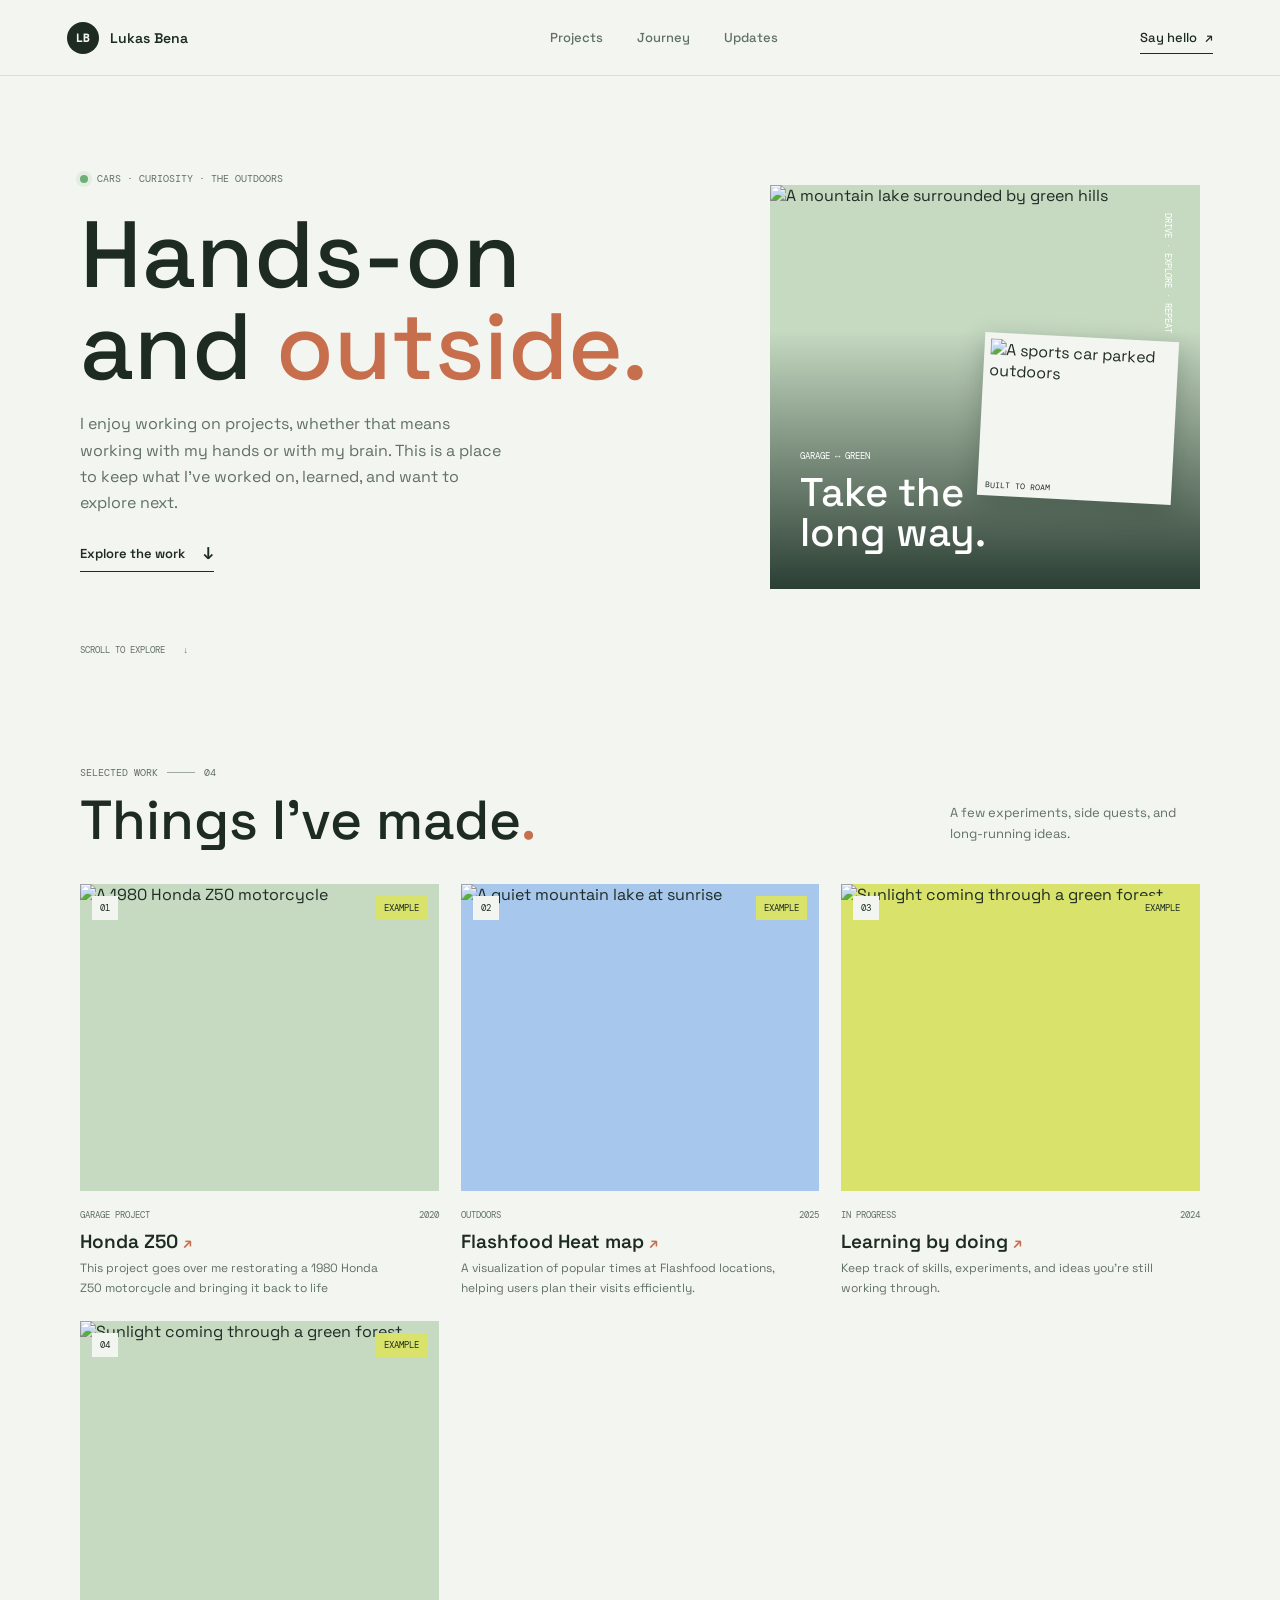
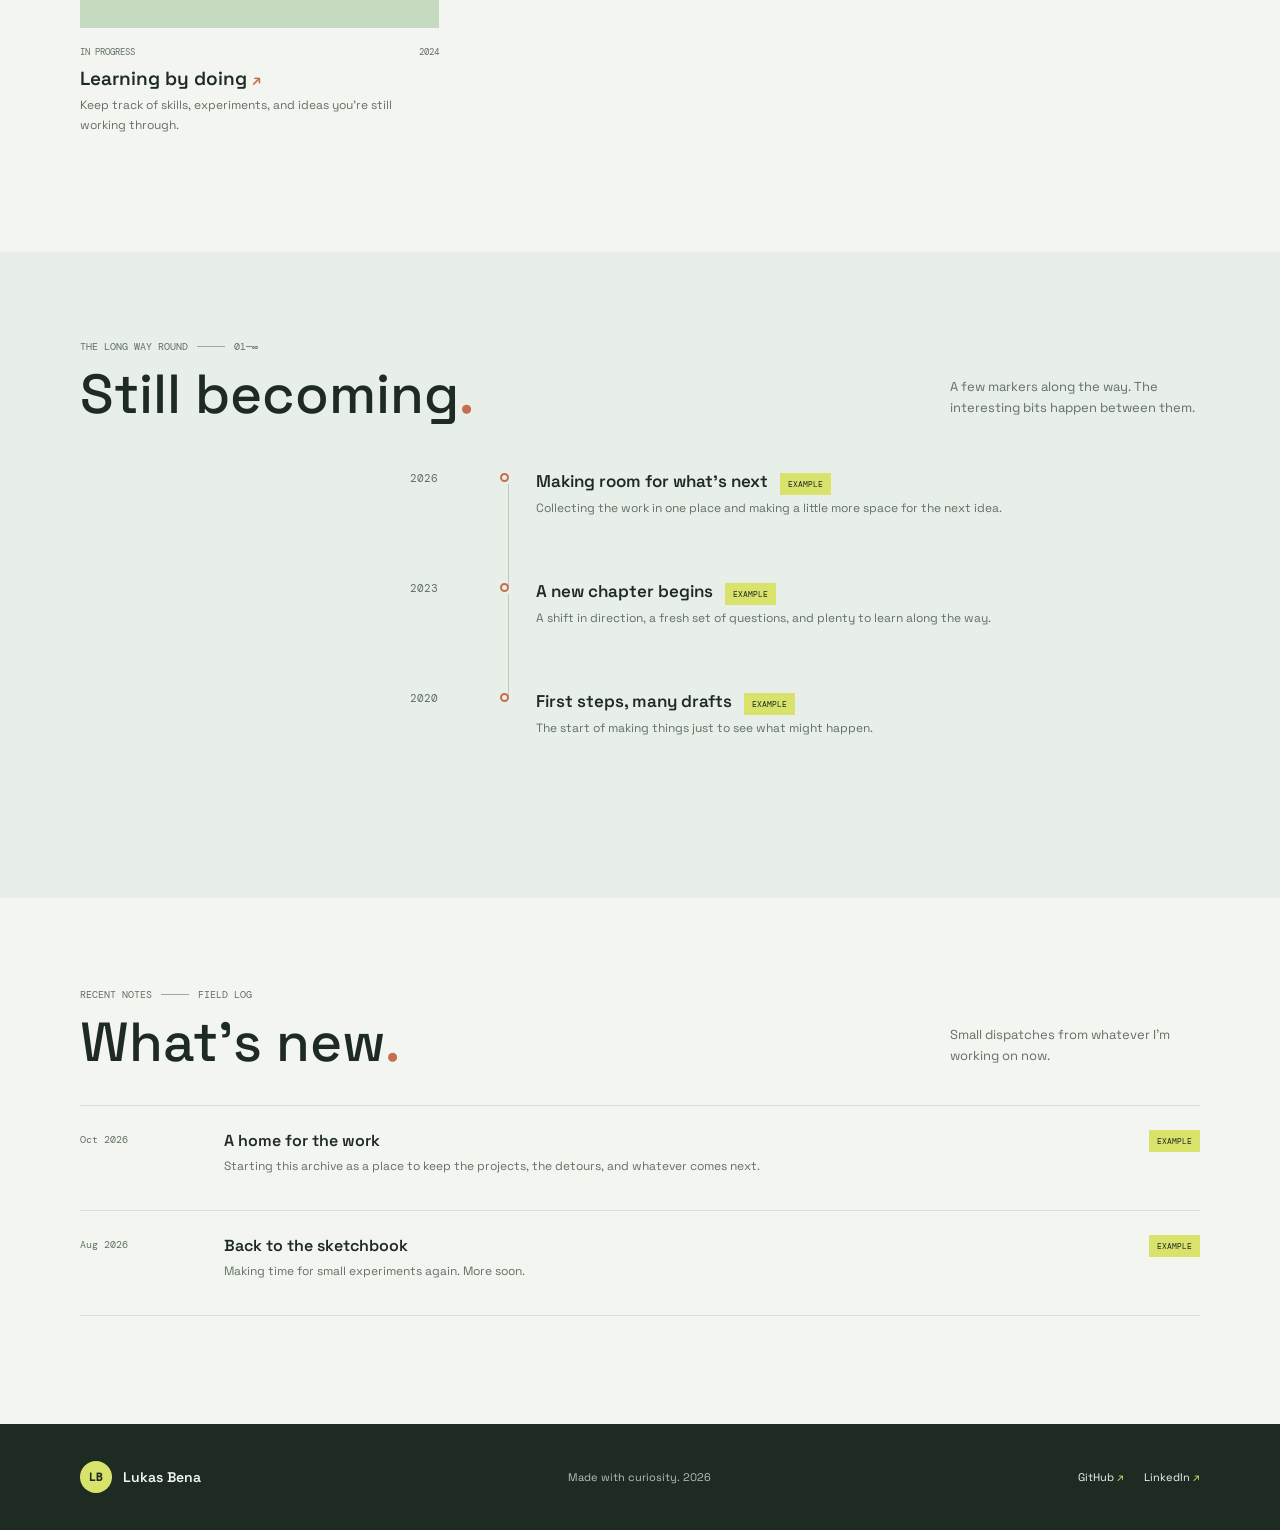
==== index.html @ 46b138cb "Add initial portfolio site with GitHub Pages deployment workflow, content structure, and styling" ====
<!doctype html>
<html lang="en">
  <head>
    <meta charset="utf-8" />
    <meta name="viewport" content="width=device-width, initial-scale=1" />
    <meta name="theme-color" content="#f3f6f0" />
    <meta name="description" content="A living archive of projects, milestones, and notes." />
    <title>Portfolio | Lukas Bena</title>
    <link rel="preconnect" href="https://fonts.googleapis.com" />
    <link rel="preconnect" href="https://fonts.gstatic.com" crossorigin />
    <link href="https://fonts.googleapis.com/css2?family=DM+Mono:wght@400;500&family=Space+Grotesk:wght@400;500;600;700&display=swap" rel="stylesheet" />
    <link rel="stylesheet" href="styles.css" />
    <script src="app.js" defer></script>
  </head>
  <body>
    <header class="site-header">
      <a class="wordmark" href="#top" aria-label="Back to top"><span class="wordmark-mark">LB</span><span id="header-name">Lukas Bena</span></a>
      <nav class="main-nav" aria-label="Main navigation">
        <a href="#projects">Projects</a>
        <a href="#journey">Journey</a>
        <a href="#updates">Updates</a>
      </nav>
      <a class="contact-link" id="contact-link" href="mailto:hello@example.com">Say hello <span aria-hidden="true">↗</span></a>
    </header>

    <main id="top">
      <section class="intro section-wrap" aria-labelledby="intro-title">
        <div class="intro-copy">
          <p class="eyebrow"><span class="status-dot"></span><span id="intro-kicker">CARS · CURIOSITY · THE OUTDOORS</span></p>
          <h1 id="intro-title">Hands-on<br />and <span>outside.</span></h1>
          <p class="intro-description" id="intro-description">I like getting hands-on, whether that means working on cars or heading out into nature. This is a place to keep what I’ve worked on, learned, and want to explore next.</p>
          <a class="text-link" href="#projects">Explore the work <span aria-hidden="true">↓</span></a>
        </div>
        <div class="intro-art">
          <img class="art-landscape" src="https://images.unsplash.com/photo-1470770841072-f978cf4d019e?auto=format&fit=crop&w=1200&q=85" alt="A mountain lake surrounded by green hills" />
          <div class="art-overlay" aria-hidden="true"></div>
          <div class="art-copy"><span>GARAGE ↔ GREEN</span><strong>Take the<br />long way.</strong></div>
          <figure class="art-car">
            <img src="https://images.unsplash.com/photo-1503376780353-7e6692767b70?auto=format&fit=crop&w=800&q=85" alt="A sports car parked outdoors" />
            <figcaption>BUILT TO ROAM</figcaption>
          </figure>
          <span class="art-caption">DRIVE · EXPLORE · REPEAT</span>
        </div>
        <div class="intro-index"><span>SCROLL TO EXPLORE</span><span>↓</span></div>
      </section>

      <section class="projects-section section-wrap" id="projects" aria-labelledby="projects-title">
        <div class="section-heading">
          <div><p class="eyebrow">SELECTED WORK <span class="eyebrow-rule"></span> <span id="project-count">00</span></p><h2 id="projects-title">Things I’ve made<span class="accent-dot">.</span></h2></div>
          <p class="section-note">A few experiments, side quests, and long-running ideas.</p>
        </div>
        <div class="project-grid" id="project-grid" aria-live="polite"></div>
      </section>

      <section class="journey-section" id="journey" aria-labelledby="journey-title">
        <div class="section-wrap journey-inner">
          <div class="section-heading journey-heading">
            <div><p class="eyebrow">THE LONG WAY ROUND <span class="eyebrow-rule"></span> 01—∞</p><h2 id="journey-title">Still becoming<span class="accent-dot">.</span></h2></div>
            <p class="section-note">A few markers along the way. The interesting bits happen between them.</p>
          </div>
          <div class="journey-list" id="journey-list" aria-live="polite"></div>
        </div>
      </section>

      <section class="updates-section section-wrap" id="updates" aria-labelledby="updates-title">
        <div class="section-heading updates-heading">
          <div><p class="eyebrow">RECENT NOTES <span class="eyebrow-rule"></span> FIELD LOG</p><h2 id="updates-title">What’s new<span class="accent-dot">.</span></h2></div>
          <p class="section-note">Small dispatches from whatever I’m working on now.</p>
        </div>
        <div class="updates-list" id="updates-list" aria-live="polite"></div>
      </section>
    </main>

    <footer class="site-footer">
      <div class="footer-inner section-wrap">
        <a class="wordmark footer-wordmark" href="#top"><span class="wordmark-mark">LB</span><span id="footer-name">Lukas Bena</span></a>
        <p>Made with curiosity. <span id="footer-year"></span></p>
        <div class="social-links" id="social-links" aria-label="Social links"></div>
      </div>
    </footer>
    <noscript><p class="noscript-note">Turn on JavaScript to see the portfolio content.</p></noscript>
  </body>
</html>
---- styles.css ----
:root {
  color-scheme: light;
  --paper: #f3f6f0;
  --ink: #1e2b23;
  --muted: #617066;
  --line: #d8ded8;
  --coral: #c76e4d;
  --mint: #c6d9c1;
  --blue: #a7c7ed;
  --lime: #d9e36b;
  --font-display: "Space Grotesk", sans-serif;
  --font-mono: "DM Mono", monospace;
}

* { box-sizing: border-box; }
html { scroll-behavior: smooth; scroll-padding-top: 88px; }
body { margin: 0; background: var(--paper); color: var(--ink); font-family: var(--font-display); -webkit-font-smoothing: antialiased; }
a { color: inherit; }
.section-wrap { width: min(1120px, calc(100% - 64px)); margin-inline: auto; }

.site-header { height: 76px; padding: 0 5.2%; display: flex; align-items: center; justify-content: space-between; border-bottom: 1px solid var(--line); }
.wordmark { display: inline-flex; gap: 11px; align-items: center; text-decoration: none; font-size: 14px; font-weight: 600; }
.wordmark-mark { width: 32px; height: 32px; border-radius: 50%; display: grid; place-items: center; background: var(--ink); color: var(--paper); font-family: var(--font-mono); font-size: 11px; }
.main-nav { display: flex; align-items: center; gap: 34px; }
.main-nav a, .contact-link { text-decoration: none; font-size: 13px; font-weight: 500; }
.main-nav a { color: var(--muted); transition: color 160ms ease; }
.main-nav a:hover, .contact-link:hover, .social-links a:hover { color: var(--coral); }
.contact-link { border-bottom: 1px solid var(--ink); padding: 7px 0; }
.contact-link span { margin-left: 5px; }

.intro { min-height: 570px; padding-top: 96px; padding-bottom: 80px; position: relative; display: grid; grid-template-columns: 1fr 0.78fr; align-items: center; gap: 32px; }
.intro-copy { position: relative; z-index: 1; padding-bottom: 30px; }
.eyebrow { margin: 0; display: flex; align-items: center; gap: 9px; color: var(--muted); font: 10px var(--font-mono); letter-spacing: 0; }
.status-dot { width: 8px; height: 8px; background: #6cae76; border-radius: 50%; box-shadow: 0 0 0 4px #6cae761e; }
h1, h2, h3, p { margin-top: 0; }
h1 { margin: 24px 0 18px; font-size: clamp(56px, 7.5vw, 94px); line-height: 0.98; font-weight: 500; letter-spacing: 0; }
h1 span { color: var(--coral); }
.intro-description { max-width: 430px; margin-bottom: 25px; color: var(--muted); font-size: 16px; line-height: 1.65; }
.text-link { display: inline-flex; align-items: center; gap: 18px; padding-bottom: 7px; border-bottom: 1px solid var(--ink); text-decoration: none; font-size: 13px; font-weight: 600; }
.text-link span { font-size: 17px; transition: transform 160ms ease; }
.text-link:hover span { transform: translateY(3px); }
.intro-art { width: min(100%, 430px); aspect-ratio: 1 / 0.94; justify-self: end; position: relative; overflow: hidden; background: var(--mint); animation: arrive 700ms ease both; }
.art-landscape { width: 100%; height: 100%; display: block; object-fit: cover; }
.art-overlay { position: absolute; inset: 0; background: linear-gradient(180deg, #10231b00 36%, #10231bd9 100%); }
.art-copy { position: absolute; left: 7%; bottom: 9%; color: white; }
.art-copy span, .art-caption { font: 9px var(--font-mono); letter-spacing: 0; }
.art-copy strong { display: block; margin-top: 9px; font-size: clamp(26px, 3.3vw, 40px); font-weight: 500; line-height: 1; }
.art-car { position: absolute; right: 6%; bottom: 22%; width: 45%; margin: 0; padding: 6px 6px 0; background: var(--paper); box-shadow: 0 8px 26px #10231b40; transform: rotate(3deg); }
.art-car img { width: 100%; aspect-ratio: 1.35 / 1; display: block; object-fit: cover; }
.art-car figcaption { padding: 7px 2px 6px; color: var(--ink); font: 8px var(--font-mono); }
.art-caption { position: absolute; top: 7%; right: 6%; color: white; writing-mode: vertical-rl; }
.intro-index { position: absolute; left: 0; bottom: 26px; display: flex; gap: 18px; color: var(--muted); font: 9px var(--font-mono); }

.projects-section { padding-top: 84px; padding-bottom: 116px; }
.section-heading { display: flex; align-items: end; justify-content: space-between; gap: 32px; margin-bottom: 34px; }
.section-heading .eyebrow { margin-bottom: 13px; }
.eyebrow-rule { display: inline-block; width: 28px; height: 1px; background: #9daaa1; }
h2 { margin: 0; font-size: clamp(36px, 5vw, 55px); line-height: 1.05; font-weight: 500; letter-spacing: 0; }
.accent-dot { color: var(--coral); }
.section-note { width: 250px; margin-bottom: 5px; color: var(--muted); font-size: 13px; line-height: 1.6; }
.project-grid { display: grid; grid-template-columns: repeat(3, minmax(0, 1fr)); gap: 22px; }
.project-card { min-width: 0; animation: rise-in 500ms ease both; }
.project-card:nth-child(2) { animation-delay: 80ms; }
.project-card:nth-child(3) { animation-delay: 160ms; }
.project-visual { position: relative; aspect-ratio: 1.17 / 1; overflow: hidden; background: var(--mint); }
.project-card-2 .project-visual { background: var(--blue); }
.project-card-3 .project-visual { background: var(--lime); }
.project-visual img { width: 100%; height: 100%; display: block; object-fit: cover; transition: transform 500ms cubic-bezier(.2,.7,.2,1); }
.project-card:hover .project-visual img { transform: scale(1.035); }
.project-number, .example-label { position: absolute; top: 12px; z-index: 1; padding: 6px 8px; background: var(--paper); color: var(--ink); font: 9px var(--font-mono); }
.project-number { left: 12px; }
.example-label { right: 12px; background: var(--lime); }
.project-image-empty { width: 100%; height: 100%; display: grid; place-items: center; color: #53645b; font: 12px var(--font-mono); text-align: center; }
.project-meta { display: flex; justify-content: space-between; gap: 10px; margin-top: 18px; color: var(--muted); font: 9px var(--font-mono); }
.project-card h3 { margin: 10px 0 6px; font-size: 19px; line-height: 1.2; font-weight: 600; }
.project-card h3 a { text-decoration: none; }
.project-card h3 a span { color: var(--coral); font-size: 15px; }
.project-card > p { max-width: 320px; margin: 0; color: var(--muted); font-size: 12px; line-height: 1.65; }

.journey-section { background: #e8eee8; }
.journey-inner { padding-top: 88px; padding-bottom: 98px; }
.journey-heading { margin-bottom: 46px; }
.journey-list { max-width: 790px; margin-left: auto; }
.journey-item { min-height: 110px; display: grid; grid-template-columns: 72px 18px 1fr; gap: 18px; position: relative; }
.journey-item:not(:last-child)::after { content: ""; position: absolute; width: 1px; top: 14px; bottom: -7px; left: 98px; background: #bcc9bf; }
.journey-date { padding-top: 1px; color: var(--muted); font: 11px var(--font-mono); }
.journey-marker { z-index: 1; width: 9px; height: 9px; margin-top: 3px; border: 2px solid var(--coral); border-radius: 50%; background: #e8eee8; }
.journey-title-row { display: flex; align-items: center; gap: 12px; }
.journey-title-row h3 { margin-bottom: 7px; font-size: 17px; font-weight: 600; }
.journey-title-row .example-label, .update-item > .example-label { position: static; font-size: 8px; }
.journey-copy p { max-width: 500px; margin: 0; color: var(--muted); font-size: 12px; line-height: 1.6; }

.updates-section { padding-top: 90px; padding-bottom: 108px; }
.updates-list { border-top: 1px solid var(--line); }
.update-item { min-height: 105px; display: grid; grid-template-columns: 120px 1fr auto; align-items: start; gap: 24px; padding: 24px 0; border-bottom: 1px solid var(--line); }
.update-item time { padding-top: 3px; color: var(--muted); font: 10px var(--font-mono); }
.update-copy h3 { margin-bottom: 6px; font-size: 16px; font-weight: 600; }
.update-copy p { max-width: 640px; margin: 0; color: var(--muted); font-size: 12px; line-height: 1.6; }
.site-footer { background: var(--ink); color: var(--paper); }
.footer-inner { min-height: 106px; display: flex; align-items: center; justify-content: space-between; gap: 20px; }
.footer-wordmark .wordmark-mark { background: var(--lime); color: var(--ink); }
.footer-inner > p { margin: 0; color: #b6c1ba; font-size: 11px; }
.social-links { display: flex; gap: 20px; }
.social-links a { color: var(--paper); text-decoration: none; font-size: 11px; transition: color 160ms ease; }
.social-links a span { color: var(--lime); }
.load-error { padding: 22px; border: 1px solid var(--line); color: var(--muted); font-size: 13px; }
.noscript-note { padding: 15px; background: var(--lime); text-align: center; }

@keyframes arrive { from { opacity: 0; transform: translateY(12px) rotate(1deg); } to { opacity: 1; transform: translateY(0) rotate(0); } }
@keyframes rise-in { from { opacity: 0; transform: translateY(12px); } to { opacity: 1; transform: translateY(0); } }

@media (max-width: 760px) {
  .section-wrap { width: min(100% - 40px, 560px); }
  .site-header { height: 66px; padding-inline: 20px; }
  .main-nav { gap: 17px; }
  .main-nav a { font-size: 11px; }
  .contact-link { display: none; }
  .intro { min-height: auto; padding-top: 69px; padding-bottom: 74px; grid-template-columns: 1fr; gap: 22px; }
  .intro-copy { padding-bottom: 0; }
  h1 { font-size: clamp(58px, 13vw, 82px); }
  .intro-description { max-width: 390px; font-size: 14px; }
  .intro-art { width: min(100%, 390px); justify-self: center; }
  .art-copy strong { font-size: clamp(28px, 7vw, 38px); }
  .intro-index { bottom: 27px; }
  .projects-section { padding-top: 65px; padding-bottom: 78px; }
  .section-heading { align-items: start; flex-direction: column; gap: 14px; }
  .section-note { width: auto; max-width: 370px; }
  .project-grid { grid-template-columns: 1fr 1fr; gap: 30px 16px; }
  .project-card:last-child:nth-child(odd) { grid-column: 1 / -1; }
  .project-visual { aspect-ratio: 1 / 0.93; }
  .project-card h3 { font-size: 16px; }
  .project-card > p { font-size: 11px; }
  .journey-inner { padding-top: 68px; padding-bottom: 70px; }
  .journey-list { margin-left: 0; }
  .journey-item { grid-template-columns: 48px 14px 1fr; gap: 12px; min-height: 123px; }
  .journey-item:not(:last-child)::after { left: 65px; }
  .journey-title-row { align-items: flex-start; flex-direction: column; gap: 0; }
  .journey-title-row h3 { font-size: 15px; }
  .updates-section { padding-top: 68px; padding-bottom: 78px; }
  .update-item { grid-template-columns: 82px 1fr; gap: 12px; }
  .update-item > .example-label { grid-column: 2; justify-self: start; }
  .footer-inner { min-height: 135px; flex-wrap: wrap; padding-block: 22px; }
  .footer-inner > p { order: 3; width: 100%; }
  .social-links { gap: 13px; }
}

@media (max-width: 410px) {
  .section-wrap { width: calc(100% - 32px); }
  .site-header { padding-inline: 16px; }
  .wordmark { gap: 7px; font-size: 12px; }
  .wordmark-mark { width: 29px; height: 29px; }
  .main-nav { gap: 11px; }
  .main-nav a { font-size: 10px; }
  .project-grid { grid-template-columns: 1fr; gap: 32px; }
  .project-card:last-child:nth-child(odd) { grid-column: auto; }
  .project-visual { aspect-ratio: 1.25 / 1; }
}

@media (prefers-reduced-motion: reduce) {
  *, *::before, *::after { scroll-behavior: auto !important; animation-duration: 0.01ms !important; animation-iteration-count: 1 !important; transition-duration: 0.01ms !important; }
}
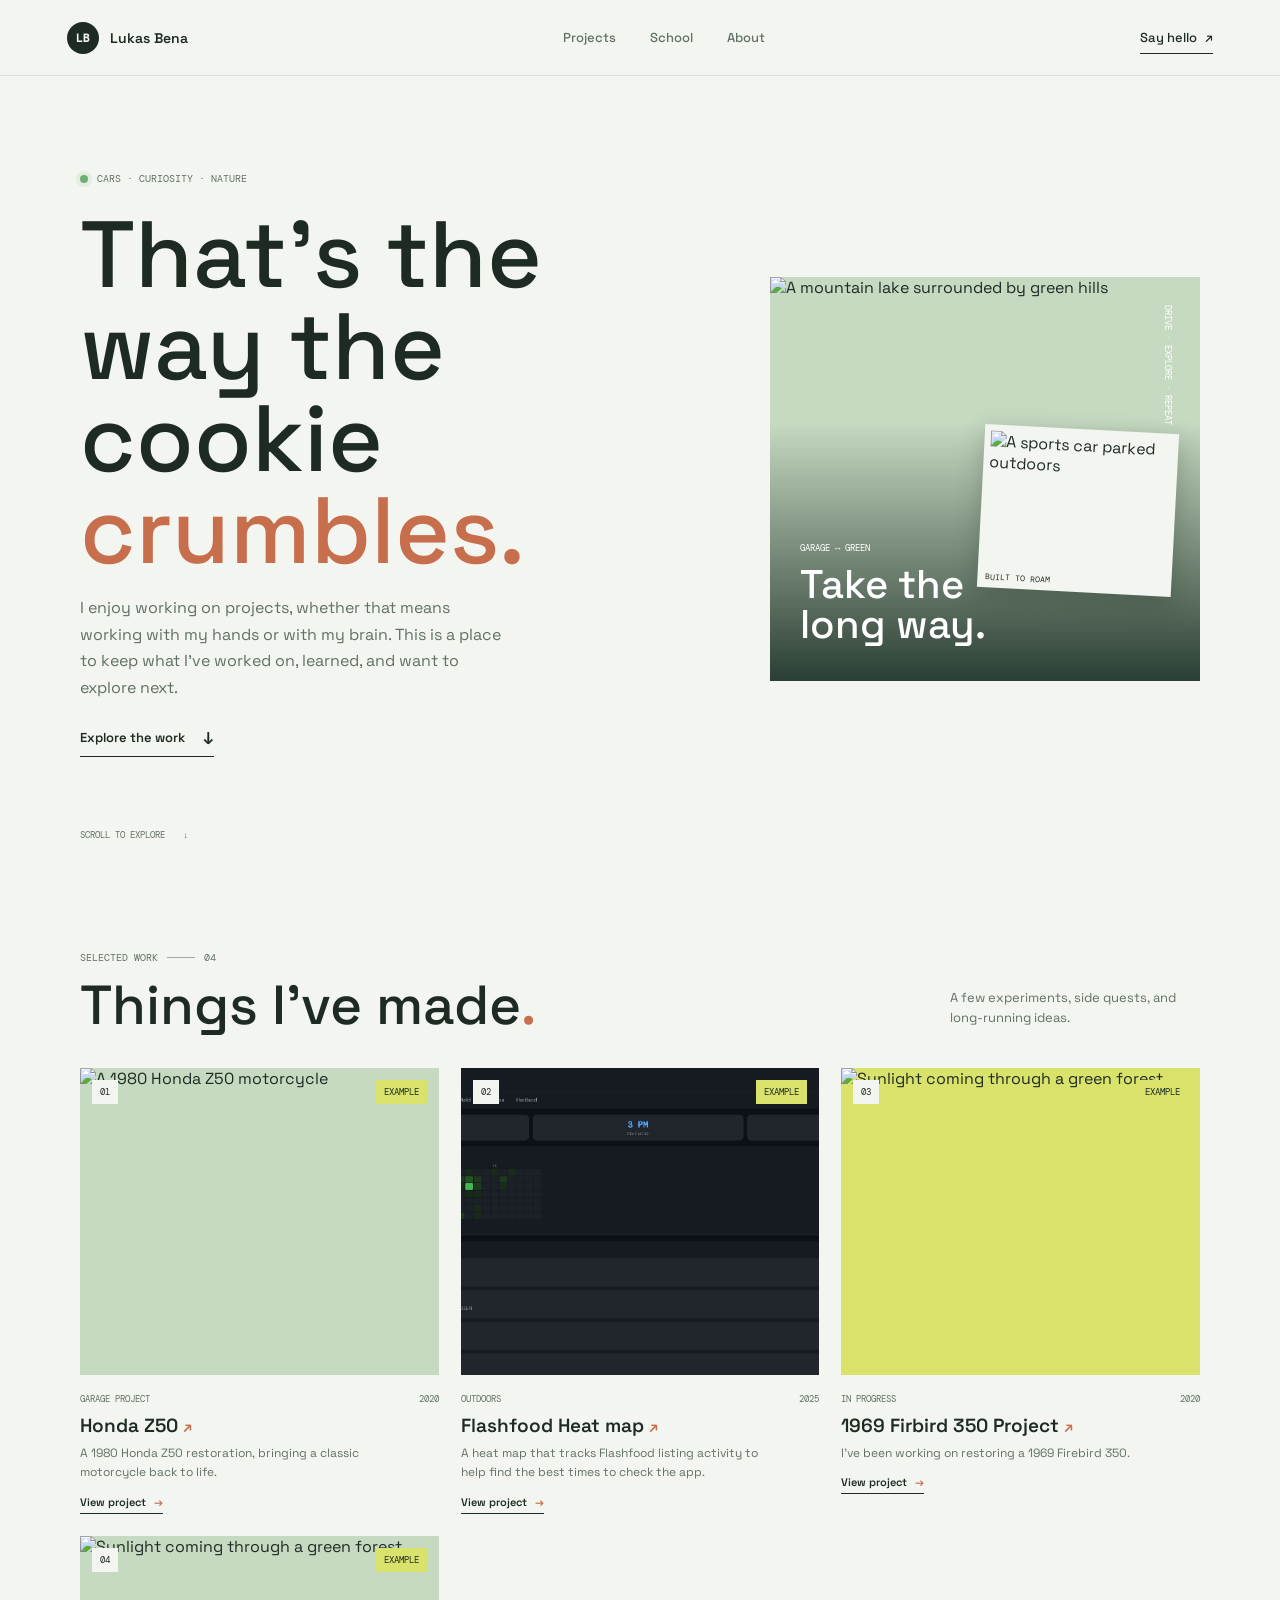
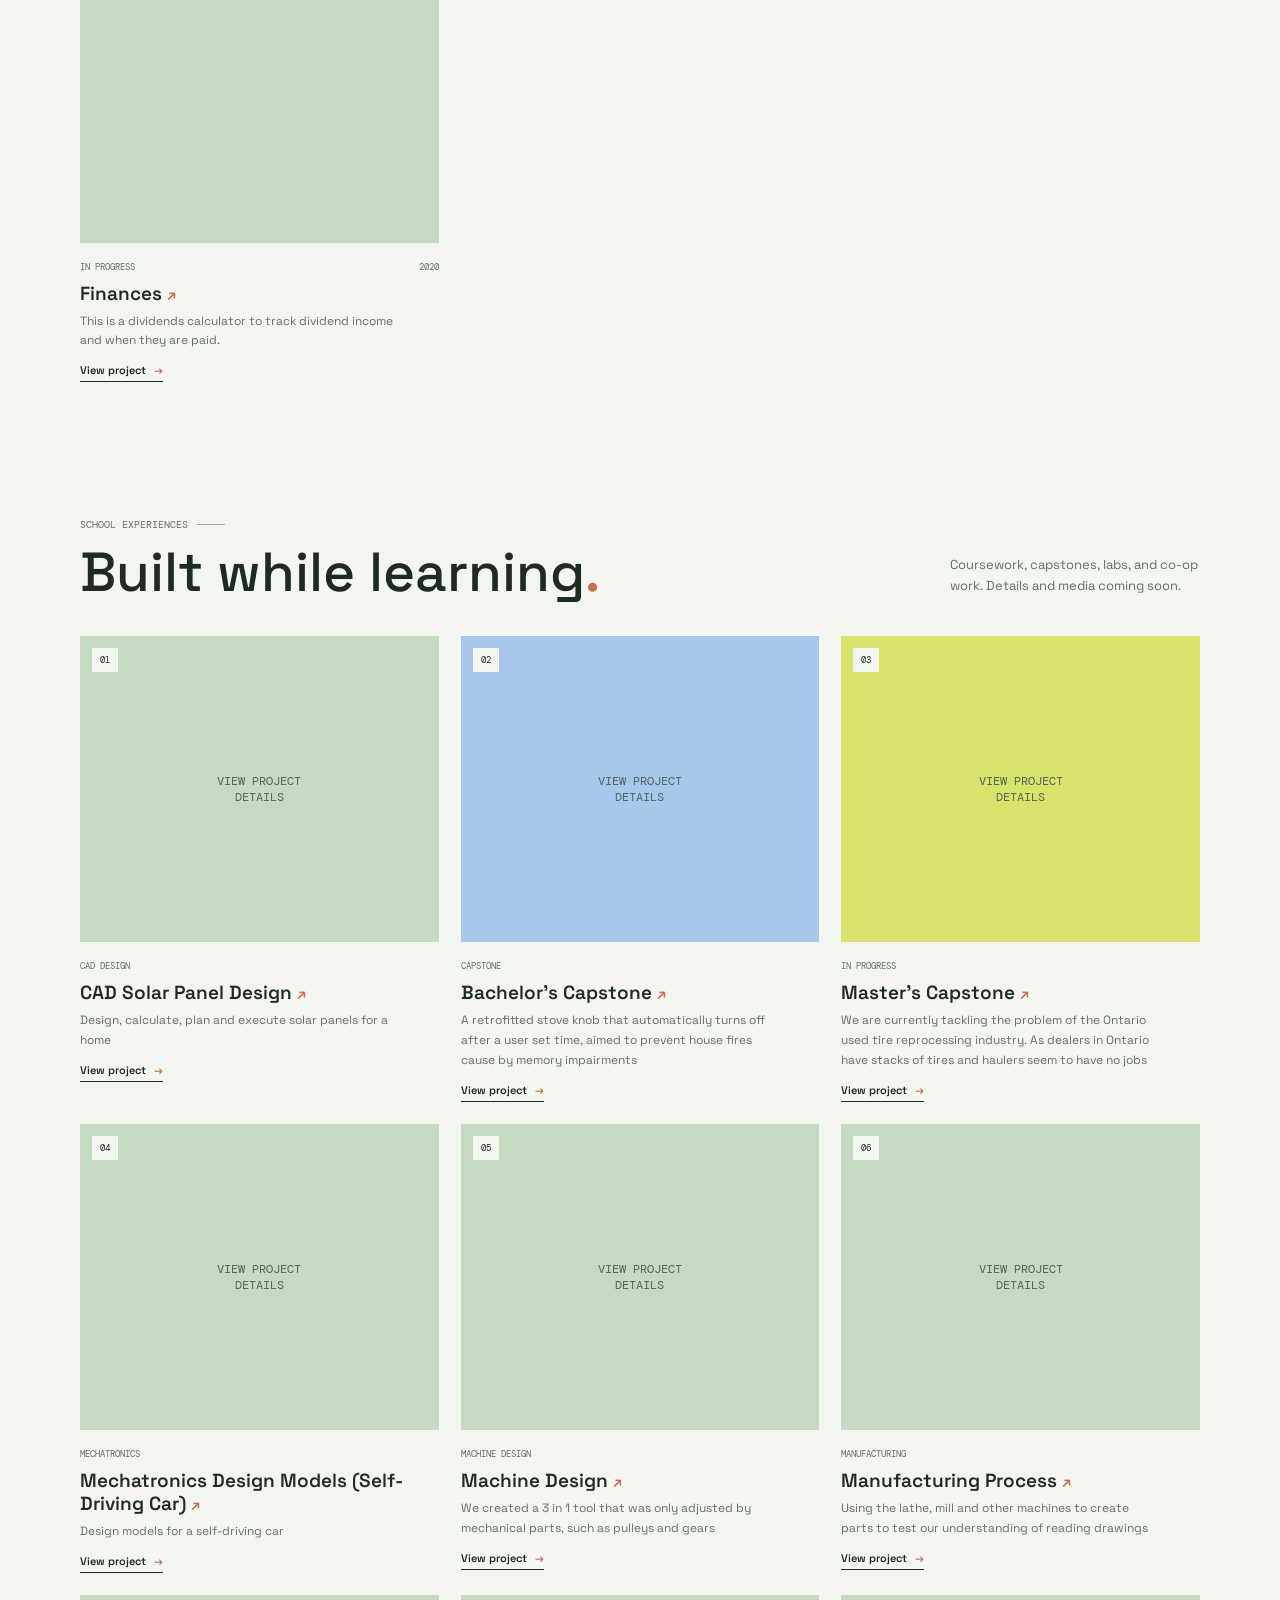
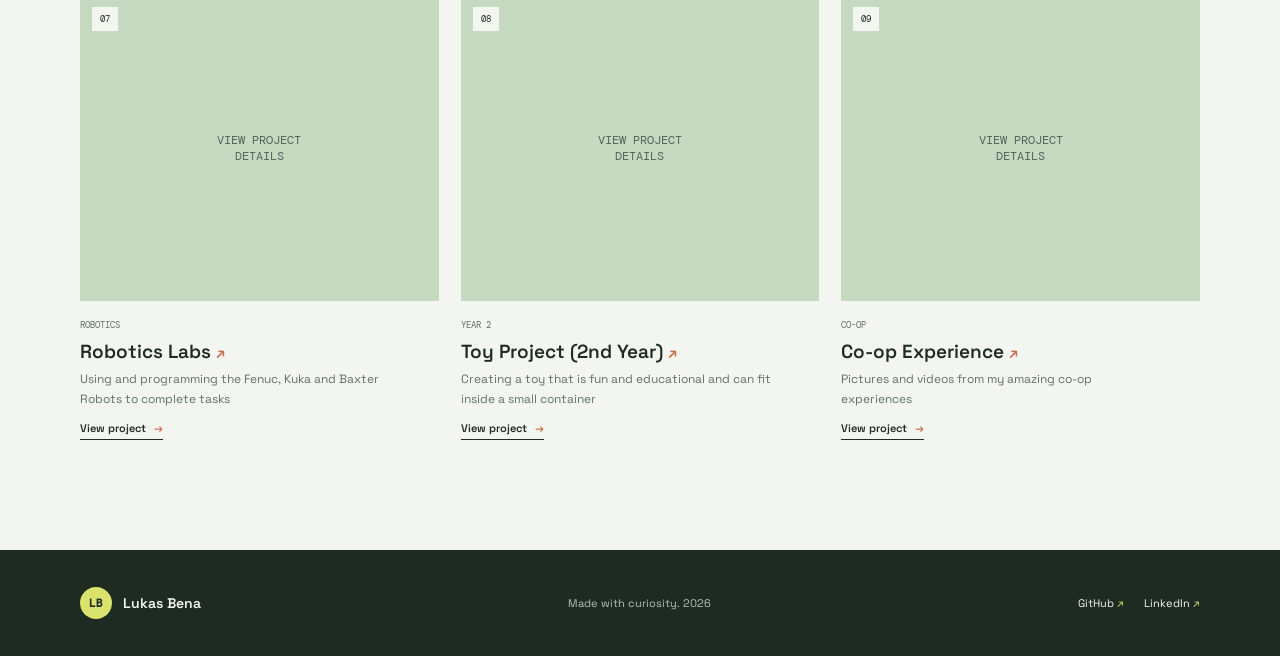
==== commit cf4e759e: "Refactor portfolio content and structure: updated project descriptions, added new projects, and crea" ====
--- a/index.html
+++ b/index.html
@@ -4,7 +4,7 @@
     <meta charset="utf-8" />
     <meta name="viewport" content="width=device-width, initial-scale=1" />
     <meta name="theme-color" content="#f3f6f0" />
-    <meta name="description" content="A living archive of projects, milestones, and notes." />
+    <meta name="description" content="A collection of personal and school projects by Lukas Bena." />
     <title>Portfolio | Lukas Bena</title>
     <link rel="preconnect" href="https://fonts.googleapis.com" />
     <link rel="preconnect" href="https://fonts.gstatic.com" crossorigin />
@@ -17,8 +17,8 @@
       <a class="wordmark" href="#top" aria-label="Back to top"><span class="wordmark-mark">LB</span><span id="header-name">Lukas Bena</span></a>
       <nav class="main-nav" aria-label="Main navigation">
         <a href="#projects">Projects</a>
-        <a href="#journey">Journey</a>
-        <a href="#updates">Updates</a>
+        <a href="#school-experience">School</a>
+        <a href="about.html">About</a>
       </nav>
       <a class="contact-link" id="contact-link" href="mailto:hello@example.com">Say hello <span aria-hidden="true">↗</span></a>
     </header>
@@ -26,8 +26,8 @@
     <main id="top">
       <section class="intro section-wrap" aria-labelledby="intro-title">
         <div class="intro-copy">
-          <p class="eyebrow"><span class="status-dot"></span><span id="intro-kicker">CARS · CURIOSITY · THE OUTDOORS</span></p>
-          <h1 id="intro-title">Hands-on<br />and <span>outside.</span></h1>
+          <p class="eyebrow"><span class="status-dot"></span><span id="intro-kicker">CARS · CURIOSITY · NATURE</span></p>
+          <h1 id="intro-title">That's the<br />way the cookie <span>crumbles.</span></h1>
           <p class="intro-description" id="intro-description">I like getting hands-on, whether that means working on cars or heading out into nature. This is a place to keep what I’ve worked on, learned, and want to explore next.</p>
           <a class="text-link" href="#projects">Explore the work <span aria-hidden="true">↓</span></a>
         </div>
@@ -52,23 +52,14 @@
         <div class="project-grid" id="project-grid" aria-live="polite"></div>
       </section>
 
-      <section class="journey-section" id="journey" aria-labelledby="journey-title">
-        <div class="section-wrap journey-inner">
-          <div class="section-heading journey-heading">
-            <div><p class="eyebrow">THE LONG WAY ROUND <span class="eyebrow-rule"></span> 01—∞</p><h2 id="journey-title">Still becoming<span class="accent-dot">.</span></h2></div>
-            <p class="section-note">A few markers along the way. The interesting bits happen between them.</p>
-          </div>
-          <div class="journey-list" id="journey-list" aria-live="polite"></div>
+      <section class="school-section section-wrap" id="school-experience" aria-labelledby="school-title">
+        <div class="section-heading">
+          <div><p class="eyebrow">SCHOOL EXPERIENCES <span class="eyebrow-rule"></span></p><h2 id="school-title">Built while learning<span class="accent-dot">.</span></h2></div>
+          <p class="section-note">Coursework, capstones, labs, and co-op work. Details and media coming soon.</p>
         </div>
+        <div class="project-grid" id="school-project-grid" aria-live="polite"></div>
       </section>
 
-      <section class="updates-section section-wrap" id="updates" aria-labelledby="updates-title">
-        <div class="section-heading updates-heading">
-          <div><p class="eyebrow">RECENT NOTES <span class="eyebrow-rule"></span> FIELD LOG</p><h2 id="updates-title">What’s new<span class="accent-dot">.</span></h2></div>
-          <p class="section-note">Small dispatches from whatever I’m working on now.</p>
-        </div>
-        <div class="updates-list" id="updates-list" aria-live="polite"></div>
-      </section>
     </main>
 
     <footer class="site-footer">
--- a/styles.css
+++ b/styles.css
@@ -59,13 +59,14 @@
 .accent-dot { color: var(--coral); }
 .section-note { width: 250px; margin-bottom: 5px; color: var(--muted); font-size: 13px; line-height: 1.6; }
 .project-grid { display: grid; grid-template-columns: repeat(3, minmax(0, 1fr)); gap: 22px; }
-.project-card { min-width: 0; animation: rise-in 500ms ease both; }
+.project-card { min-width: 0; position: relative; animation: rise-in 500ms ease both; }
 .project-card:nth-child(2) { animation-delay: 80ms; }
 .project-card:nth-child(3) { animation-delay: 160ms; }
 .project-visual { position: relative; aspect-ratio: 1.17 / 1; overflow: hidden; background: var(--mint); }
 .project-card-2 .project-visual { background: var(--blue); }
 .project-card-3 .project-visual { background: var(--lime); }
 .project-visual img { width: 100%; height: 100%; display: block; object-fit: cover; transition: transform 500ms cubic-bezier(.2,.7,.2,1); }
+.project-visual video { width: 100%; height: 100%; display: block; position: relative; z-index: 2; object-fit: cover; }
 .project-card:hover .project-visual img { transform: scale(1.035); }
 .project-number, .example-label { position: absolute; top: 12px; z-index: 1; padding: 6px 8px; background: var(--paper); color: var(--ink); font: 9px var(--font-mono); }
 .project-number { left: 12px; }
@@ -73,29 +74,53 @@
 .project-image-empty { width: 100%; height: 100%; display: grid; place-items: center; color: #53645b; font: 12px var(--font-mono); text-align: center; }
 .project-meta { display: flex; justify-content: space-between; gap: 10px; margin-top: 18px; color: var(--muted); font: 9px var(--font-mono); }
 .project-card h3 { margin: 10px 0 6px; font-size: 19px; line-height: 1.2; font-weight: 600; }
-.project-card h3 a { text-decoration: none; }
-.project-card h3 a span { color: var(--coral); font-size: 15px; }
+.project-card h3 span { color: var(--coral); font-size: 15px; }
 .project-card > p { max-width: 320px; margin: 0; color: var(--muted); font-size: 12px; line-height: 1.65; }
+.project-detail-link, .detail-back-link { display: inline-flex; align-items: center; gap: 8px; color: var(--ink); text-decoration: none; font-size: 11px; font-weight: 600; }
+.project-detail-link { margin-top: 12px; border-bottom: 1px solid var(--ink); padding-bottom: 4px; }
+.project-detail-link span, .detail-back-link span { color: var(--coral); }
+.project-card-overlay { position: absolute; inset: 0; z-index: 1; }
+.project-card-overlay:focus-visible { outline: 2px solid var(--coral); outline-offset: 4px; }
+.project-detail-page { min-height: 100vh; display: flex; flex-direction: column; }
+.project-detail-page > main { flex: 1; }
+.project-detail { padding-top: 64px; padding-bottom: 100px; }
+.project-detail-heading { margin-top: 34px; margin-bottom: 30px; }
+.project-detail-heading .eyebrow { gap: 12px; }
+.project-detail-heading h1 { margin-top: 16px; font-size: clamp(48px, 8vw, 82px); overflow-wrap: anywhere; }
+.project-detail-heading h1 span { color: var(--coral); }
+.project-detail-media { max-height: 620px; overflow: hidden; background: var(--mint); }
+.project-detail-media img, .project-detail-media video { width: 100%; max-height: 620px; display: block; object-fit: contain; }
+.project-detail-copy { max-width: 680px; padding-top: 30px; }
+.project-detail-copy > p { color: var(--muted); font-size: 16px; line-height: 1.8; white-space: pre-line; }
+.project-detail-copy .text-link { margin-top: 8px; }
+.project-detail-page .footer-inner .detail-back-link { color: var(--paper); }
 
-.journey-section { background: #e8eee8; }
-.journey-inner { padding-top: 88px; padding-bottom: 98px; }
-.journey-heading { margin-bottom: 46px; }
-.journey-list { max-width: 790px; margin-left: auto; }
-.journey-item { min-height: 110px; display: grid; grid-template-columns: 72px 18px 1fr; gap: 18px; position: relative; }
-.journey-item:not(:last-child)::after { content: ""; position: absolute; width: 1px; top: 14px; bottom: -7px; left: 98px; background: #bcc9bf; }
-.journey-date { padding-top: 1px; color: var(--muted); font: 11px var(--font-mono); }
-.journey-marker { z-index: 1; width: 9px; height: 9px; margin-top: 3px; border: 2px solid var(--coral); border-radius: 50%; background: #e8eee8; }
-.journey-title-row { display: flex; align-items: center; gap: 12px; }
-.journey-title-row h3 { margin-bottom: 7px; font-size: 17px; font-weight: 600; }
-.journey-title-row .example-label, .update-item > .example-label { position: static; font-size: 8px; }
-.journey-copy p { max-width: 500px; margin: 0; color: var(--muted); font-size: 12px; line-height: 1.6; }
+.story-page { min-height: 100vh; display: flex; flex-direction: column; }
+.story-content { flex: 1; padding-top: 72px; padding-bottom: 110px; }
+.story-hero { padding-bottom: 76px; }
+.story-hero h1 { margin: 24px 0; font-size: clamp(52px, 8vw, 88px); }
+.story-hero h1 span { color: var(--coral); }
+.story-lead { max-width: 650px; margin: 0; color: var(--muted); font-size: 18px; line-height: 1.75; }
+.story-section { padding-top: 54px; border-top: 1px solid var(--line); }
+.story-section-heading { max-width: 690px; margin-bottom: 32px; }
+.story-section-heading .eyebrow { margin-bottom: 14px; }
+.story-section-heading h2 { font-size: clamp(34px, 5vw, 52px); }
+.story-section-intro { max-width: 520px; margin: 14px 0 0; color: var(--muted); font-size: 14px; line-height: 1.7; }
+.story-grid { display: grid; grid-template-columns: repeat(3, minmax(0, 1fr)); gap: 18px; }
+.story-card, .travel-note { min-width: 0; padding: 26px; border: 1px solid var(--line); background: #e8eee8; }
+.story-card-number { display: block; margin-bottom: 27px; color: var(--muted); font: 10px var(--font-mono); }
+.story-card h3 { margin-bottom: 12px; font-size: 21px; font-weight: 600; }
+.story-card p, .travel-note p { color: var(--muted); font-size: 13px; line-height: 1.75; }
+.story-card .text-link { margin-top: 6px; font-size: 11px; }
+.story-prompt { margin: 22px 0 0; padding-top: 15px; border-top: 1px solid #cbd6cd; font-size: 11px !important; }
+.travel-section { margin-top: 80px; }
+.travel-note { max-width: 690px; background: var(--mint); }
+.travel-note .story-card-number { color: var(--ink); }
+.travel-note p { max-width: 540px; margin: 0; color: var(--ink); font-size: 15px; }
+.story-page .footer-inner .detail-back-link { color: var(--paper); }
 
-.updates-section { padding-top: 90px; padding-bottom: 108px; }
-.updates-list { border-top: 1px solid var(--line); }
-.update-item { min-height: 105px; display: grid; grid-template-columns: 120px 1fr auto; align-items: start; gap: 24px; padding: 24px 0; border-bottom: 1px solid var(--line); }
-.update-item time { padding-top: 3px; color: var(--muted); font: 10px var(--font-mono); }
-.update-copy h3 { margin-bottom: 6px; font-size: 16px; font-weight: 600; }
-.update-copy p { max-width: 640px; margin: 0; color: var(--muted); font-size: 12px; line-height: 1.6; }
+.school-section { padding-top: 20px; padding-bottom: 110px; }
+
 .site-footer { background: var(--ink); color: var(--paper); }
 .footer-inner { min-height: 106px; display: flex; align-items: center; justify-content: space-between; gap: 20px; }
 .footer-wordmark .wordmark-mark { background: var(--lime); color: var(--ink); }
@@ -111,10 +136,11 @@
 
 @media (max-width: 760px) {
   .section-wrap { width: min(100% - 40px, 560px); }
-  .site-header { height: 66px; padding-inline: 20px; }
+  .site-header { height: auto; min-height: 66px; flex-wrap: wrap; gap: 10px; padding: 10px 20px; }
   .main-nav { gap: 17px; }
   .main-nav a { font-size: 11px; }
   .contact-link { display: none; }
+  .main-nav { order: 3; width: 100%; justify-content: space-between; overflow-x: auto; padding-bottom: 3px; }
   .intro { min-height: auto; padding-top: 69px; padding-bottom: 74px; grid-template-columns: 1fr; gap: 22px; }
   .intro-copy { padding-bottom: 0; }
   h1 { font-size: clamp(58px, 13vw, 82px); }
@@ -123,6 +149,7 @@
   .art-copy strong { font-size: clamp(28px, 7vw, 38px); }
   .intro-index { bottom: 27px; }
   .projects-section { padding-top: 65px; padding-bottom: 78px; }
+  .school-section { padding-top: 0; padding-bottom: 76px; }
   .section-heading { align-items: start; flex-direction: column; gap: 14px; }
   .section-note { width: auto; max-width: 370px; }
   .project-grid { grid-template-columns: 1fr 1fr; gap: 30px 16px; }
@@ -130,15 +157,12 @@
   .project-visual { aspect-ratio: 1 / 0.93; }
   .project-card h3 { font-size: 16px; }
   .project-card > p { font-size: 11px; }
-  .journey-inner { padding-top: 68px; padding-bottom: 70px; }
-  .journey-list { margin-left: 0; }
-  .journey-item { grid-template-columns: 48px 14px 1fr; gap: 12px; min-height: 123px; }
-  .journey-item:not(:last-child)::after { left: 65px; }
-  .journey-title-row { align-items: flex-start; flex-direction: column; gap: 0; }
-  .journey-title-row h3 { font-size: 15px; }
-  .updates-section { padding-top: 68px; padding-bottom: 78px; }
-  .update-item { grid-template-columns: 82px 1fr; gap: 12px; }
-  .update-item > .example-label { grid-column: 2; justify-self: start; }
+  .story-content { padding-top: 52px; padding-bottom: 76px; }
+  .story-hero { padding-bottom: 55px; }
+  .story-lead { font-size: 15px; }
+  .story-grid { grid-template-columns: 1fr 1fr; }
+  .story-card { padding: 20px; }
+  .travel-section { margin-top: 56px; }
   .footer-inner { min-height: 135px; flex-wrap: wrap; padding-block: 22px; }
   .footer-inner > p { order: 3; width: 100%; }
   .social-links { gap: 13px; }
@@ -149,11 +173,12 @@
   .site-header { padding-inline: 16px; }
   .wordmark { gap: 7px; font-size: 12px; }
   .wordmark-mark { width: 29px; height: 29px; }
-  .main-nav { gap: 11px; }
+  .main-nav { gap: 14px; justify-content: flex-start; }
   .main-nav a { font-size: 10px; }
   .project-grid { grid-template-columns: 1fr; gap: 32px; }
   .project-card:last-child:nth-child(odd) { grid-column: auto; }
   .project-visual { aspect-ratio: 1.25 / 1; }
+  .story-grid { grid-template-columns: 1fr; }
 }
 
 @media (prefers-reduced-motion: reduce) {
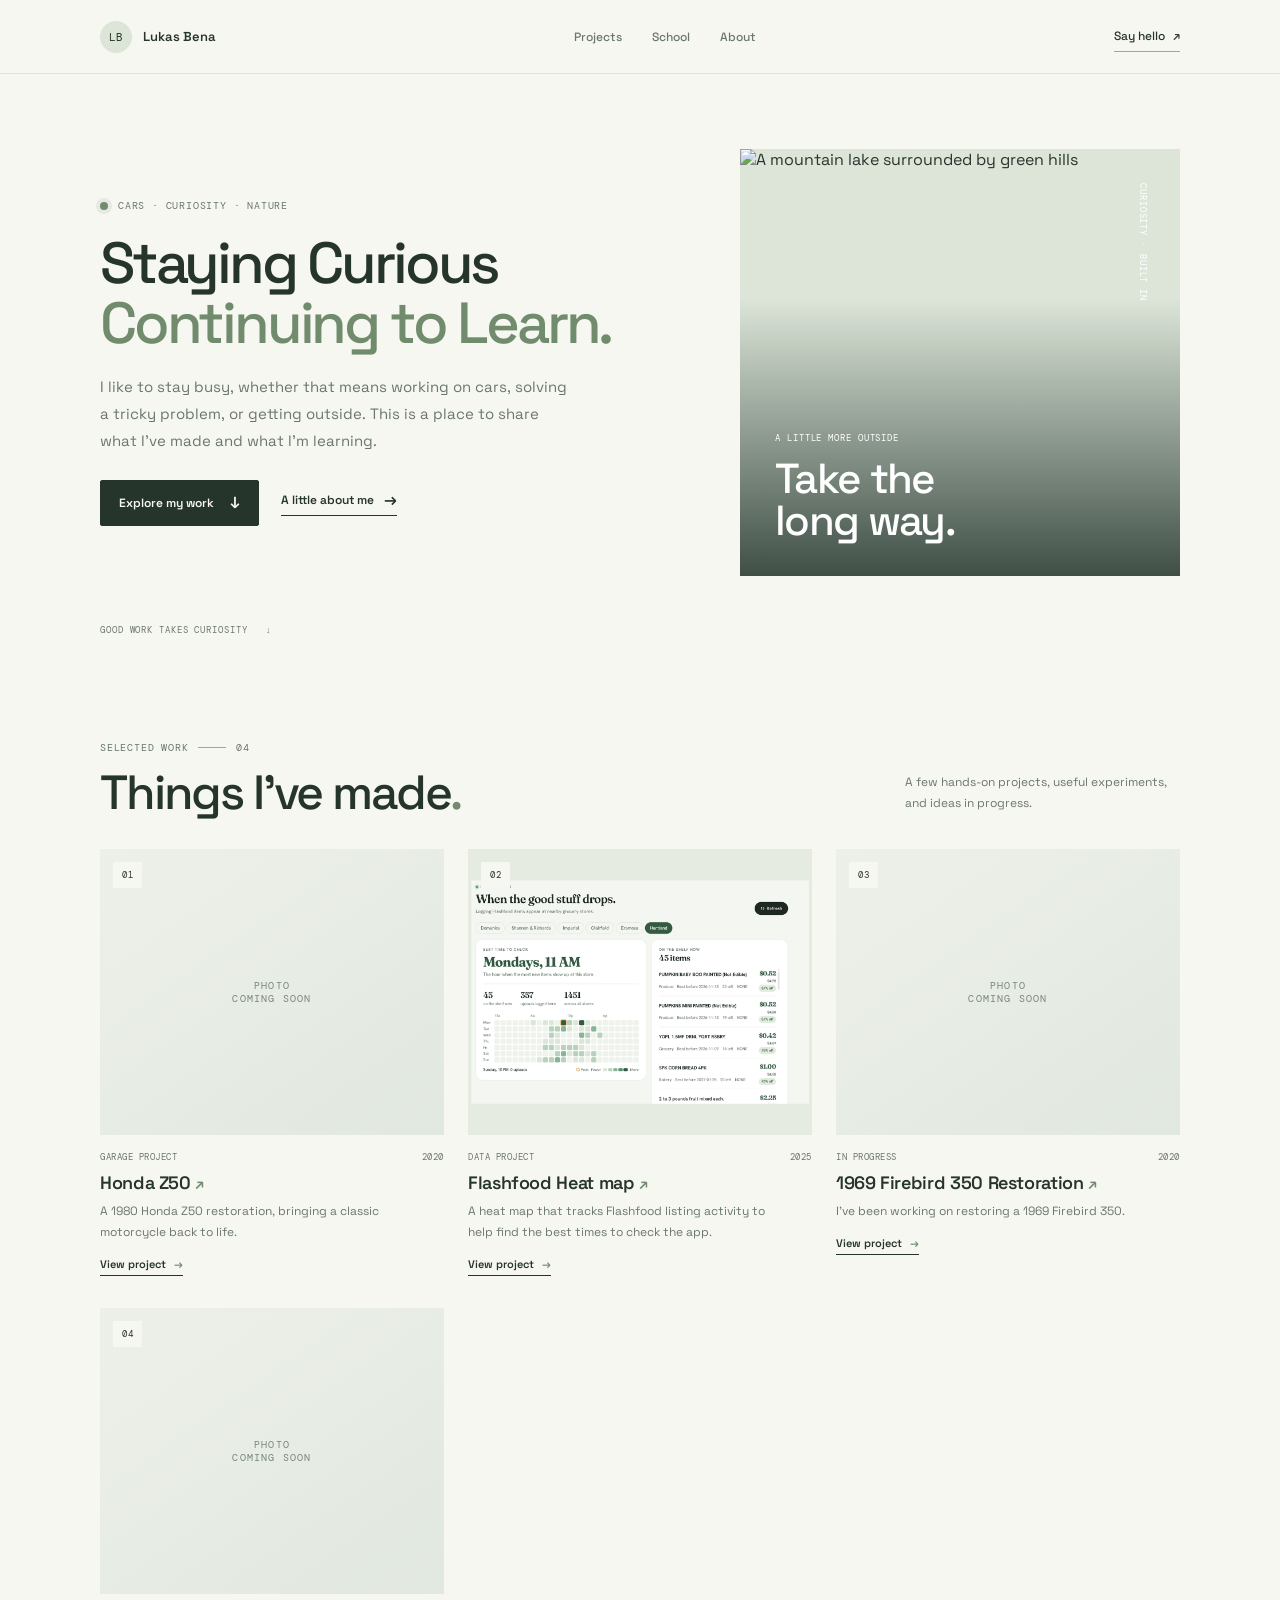
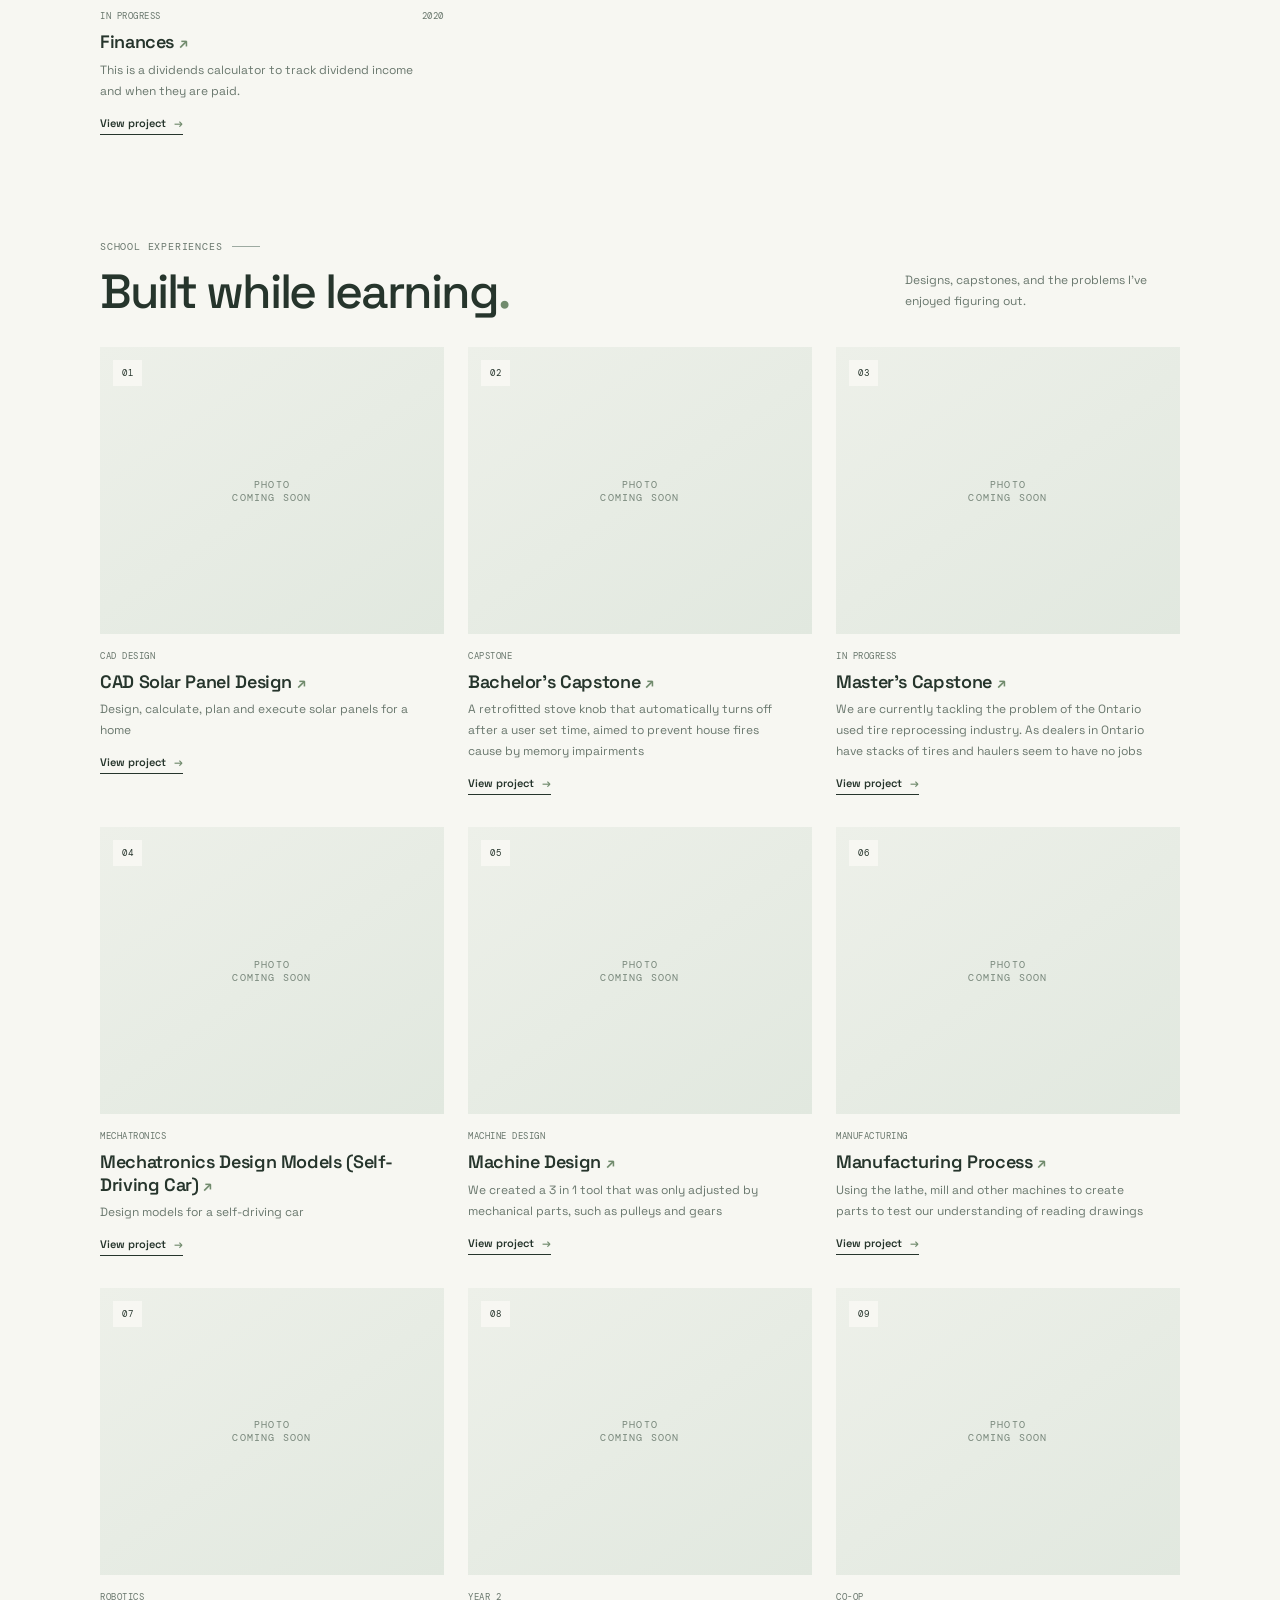
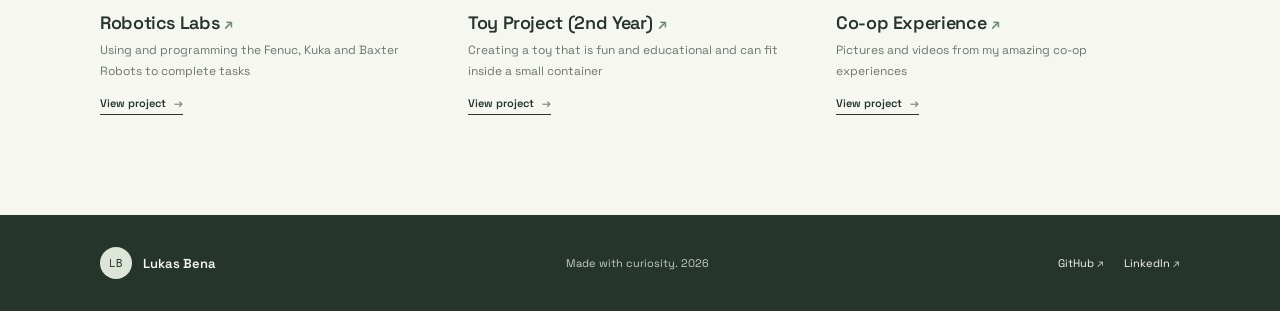
==== commit 7c30d226: "Refresh portfolio design and images Co-authored-by: Copilot <223556219+Copilot@users.noreply.github." ====
--- a/index.html
+++ b/index.html
@@ -3,9 +3,9 @@
   <head>
     <meta charset="utf-8" />
     <meta name="viewport" content="width=device-width, initial-scale=1" />
-    <meta name="theme-color" content="#f3f6f0" />
-    <meta name="description" content="A collection of personal and school projects by Lukas Bena." />
-    <title>Portfolio | Lukas Bena</title>
+    <meta name="theme-color" content="#f7f7f2" />
+    <meta name="description" content="Projects, ideas, and things learned along the way by Lukas Bena." />
+    <title>Lukas Bena | Projects &amp; ideas</title>
     <link rel="preconnect" href="https://fonts.googleapis.com" />
     <link rel="preconnect" href="https://fonts.gstatic.com" crossorigin />
     <link href="https://fonts.googleapis.com/css2?family=DM+Mono:wght@400;500&family=Space+Grotesk:wght@400;500;600;700&display=swap" rel="stylesheet" />
@@ -27,27 +27,26 @@
       <section class="intro section-wrap" aria-labelledby="intro-title">
         <div class="intro-copy">
           <p class="eyebrow"><span class="status-dot"></span><span id="intro-kicker">CARS · CURIOSITY · NATURE</span></p>
-          <h1 id="intro-title">That's the<br />way the cookie <span>crumbles.</span></h1>
-          <p class="intro-description" id="intro-description">I like getting hands-on, whether that means working on cars or heading out into nature. This is a place to keep what I’ve worked on, learned, and want to explore next.</p>
-          <a class="text-link" href="#projects">Explore the work <span aria-hidden="true">↓</span></a>
+          <h1 id="intro-title">Staying Curious<br /><span>Continuing to Learn.</span></h1>
+          <p class="intro-description" id="intro-description">I like getting hands-on, whether that means working on cars, solving a tricky problem, or getting outside. This is a place to share what I’ve made and what I’m learning. </p>
+          <div class="intro-actions">
+            <a class="button-link" href="#projects">Explore my work <span aria-hidden="true">↓</span></a>
+            <a class="text-link" href="about.html">A little about me <span aria-hidden="true">→</span></a>
+          </div>
         </div>
         <div class="intro-art">
           <img class="art-landscape" src="https://images.unsplash.com/photo-1470770841072-f978cf4d019e?auto=format&fit=crop&w=1200&q=85" alt="A mountain lake surrounded by green hills" />
           <div class="art-overlay" aria-hidden="true"></div>
-          <div class="art-copy"><span>GARAGE ↔ GREEN</span><strong>Take the<br />long way.</strong></div>
-          <figure class="art-car">
-            <img src="https://images.unsplash.com/photo-1503376780353-7e6692767b70?auto=format&fit=crop&w=800&q=85" alt="A sports car parked outdoors" />
-            <figcaption>BUILT TO ROAM</figcaption>
-          </figure>
-          <span class="art-caption">DRIVE · EXPLORE · REPEAT</span>
+          <div class="art-copy"><span>A LITTLE MORE OUTSIDE</span><strong>Take the<br />long way.</strong></div>
+          <span class="art-caption">CURIOSITY · BUILT IN</span>
         </div>
-        <div class="intro-index"><span>SCROLL TO EXPLORE</span><span>↓</span></div>
+        <div class="intro-index"><span>GOOD WORK TAKES CURIOSITY</span><span>↓</span></div>
       </section>
 
       <section class="projects-section section-wrap" id="projects" aria-labelledby="projects-title">
         <div class="section-heading">
           <div><p class="eyebrow">SELECTED WORK <span class="eyebrow-rule"></span> <span id="project-count">00</span></p><h2 id="projects-title">Things I’ve made<span class="accent-dot">.</span></h2></div>
-          <p class="section-note">A few experiments, side quests, and long-running ideas.</p>
+          <p class="section-note">A few hands-on projects, useful experiments, and ideas in progress.</p>
         </div>
         <div class="project-grid" id="project-grid" aria-live="polite"></div>
       </section>
@@ -55,7 +54,7 @@
       <section class="school-section section-wrap" id="school-experience" aria-labelledby="school-title">
         <div class="section-heading">
           <div><p class="eyebrow">SCHOOL EXPERIENCES <span class="eyebrow-rule"></span></p><h2 id="school-title">Built while learning<span class="accent-dot">.</span></h2></div>
-          <p class="section-note">Coursework, capstones, labs, and co-op work. Details and media coming soon.</p>
+          <p class="section-note">Designs, capstones, and the problems I’ve enjoyed figuring out.</p>
         </div>
         <div class="project-grid" id="school-project-grid" aria-live="polite"></div>
       </section>
--- a/styles.css
+++ b/styles.css
@@ -1,138 +1,286 @@
 :root {
   color-scheme: light;
-  --paper: #f3f6f0;
-  --ink: #1e2b23;
-  --muted: #617066;
-  --line: #d8ded8;
-  --coral: #c76e4d;
-  --mint: #c6d9c1;
-  --blue: #a7c7ed;
-  --lime: #d9e36b;
+  --paper: #f7f7f2;
+  --ink: #26352c;
+  --muted: #69776d;
+  --line: #e0e4dc;
+  --forest: #718b6d;
+  --forest-light: #dce5d8;
+  --soft-green: #e6ebe2;
+  --soft-sand: #e9e5d2;
   --font-display: "Space Grotesk", sans-serif;
   --font-mono: "DM Mono", monospace;
 }
 
 * { box-sizing: border-box; }
 html { scroll-behavior: smooth; scroll-padding-top: 88px; }
-body { margin: 0; background: var(--paper); color: var(--ink); font-family: var(--font-display); -webkit-font-smoothing: antialiased; }
+body {
+  margin: 0;
+  background: var(--paper);
+  color: var(--ink);
+  font-family: var(--font-display);
+  -webkit-font-smoothing: antialiased;
+}
 a { color: inherit; }
-.section-wrap { width: min(1120px, calc(100% - 64px)); margin-inline: auto; }
-
-.site-header { height: 76px; padding: 0 5.2%; display: flex; align-items: center; justify-content: space-between; border-bottom: 1px solid var(--line); }
-.wordmark { display: inline-flex; gap: 11px; align-items: center; text-decoration: none; font-size: 14px; font-weight: 600; }
-.wordmark-mark { width: 32px; height: 32px; border-radius: 50%; display: grid; place-items: center; background: var(--ink); color: var(--paper); font-family: var(--font-mono); font-size: 11px; }
-.main-nav { display: flex; align-items: center; gap: 34px; }
-.main-nav a, .contact-link { text-decoration: none; font-size: 13px; font-weight: 500; }
+h1, h2, h3, p { margin-top: 0; }
+.section-wrap { width: min(1080px, calc(100% - 64px)); margin-inline: auto; }
+
+.site-header {
+  height: 74px;
+  padding-inline: max(32px, calc((100% - 1080px) / 2));
+  display: flex;
+  align-items: center;
+  justify-content: space-between;
+  border-bottom: 1px solid var(--line);
+  background: var(--paper);
+}
+.wordmark { display: inline-flex; gap: 11px; align-items: center; text-decoration: none; font-size: 13px; font-weight: 600; }
+.wordmark-mark {
+  width: 32px;
+  height: 32px;
+  display: grid;
+  place-items: center;
+  border-radius: 50%;
+  background: var(--forest-light);
+  color: var(--ink);
+  font: 11px var(--font-mono);
+}
+.main-nav { display: flex; align-items: center; gap: 30px; }
+.main-nav a, .contact-link { font-size: 12px; font-weight: 500; text-decoration: none; }
 .main-nav a { color: var(--muted); transition: color 160ms ease; }
-.main-nav a:hover, .contact-link:hover, .social-links a:hover { color: var(--coral); }
-.contact-link { border-bottom: 1px solid var(--ink); padding: 7px 0; }
+.main-nav a:hover, .contact-link:hover, .social-links a:hover { color: var(--forest); }
+.contact-link { padding: 7px 0; border-bottom: 1px solid #9da99c; }
 .contact-link span { margin-left: 5px; }
 
-.intro { min-height: 570px; padding-top: 96px; padding-bottom: 80px; position: relative; display: grid; grid-template-columns: 1fr 0.78fr; align-items: center; gap: 32px; }
-.intro-copy { position: relative; z-index: 1; padding-bottom: 30px; }
-.eyebrow { margin: 0; display: flex; align-items: center; gap: 9px; color: var(--muted); font: 10px var(--font-mono); letter-spacing: 0; }
-.status-dot { width: 8px; height: 8px; background: #6cae76; border-radius: 50%; box-shadow: 0 0 0 4px #6cae761e; }
-h1, h2, h3, p { margin-top: 0; }
-h1 { margin: 24px 0 18px; font-size: clamp(56px, 7.5vw, 94px); line-height: 0.98; font-weight: 500; letter-spacing: 0; }
-h1 span { color: var(--coral); }
-.intro-description { max-width: 430px; margin-bottom: 25px; color: var(--muted); font-size: 16px; line-height: 1.65; }
-.text-link { display: inline-flex; align-items: center; gap: 18px; padding-bottom: 7px; border-bottom: 1px solid var(--ink); text-decoration: none; font-size: 13px; font-weight: 600; }
-.text-link span { font-size: 17px; transition: transform 160ms ease; }
-.text-link:hover span { transform: translateY(3px); }
-.intro-art { width: min(100%, 430px); aspect-ratio: 1 / 0.94; justify-self: end; position: relative; overflow: hidden; background: var(--mint); animation: arrive 700ms ease both; }
-.art-landscape { width: 100%; height: 100%; display: block; object-fit: cover; }
-.art-overlay { position: absolute; inset: 0; background: linear-gradient(180deg, #10231b00 36%, #10231bd9 100%); }
-.art-copy { position: absolute; left: 7%; bottom: 9%; color: white; }
-.art-copy span, .art-caption { font: 9px var(--font-mono); letter-spacing: 0; }
-.art-copy strong { display: block; margin-top: 9px; font-size: clamp(26px, 3.3vw, 40px); font-weight: 500; line-height: 1; }
-.art-car { position: absolute; right: 6%; bottom: 22%; width: 45%; margin: 0; padding: 6px 6px 0; background: var(--paper); box-shadow: 0 8px 26px #10231b40; transform: rotate(3deg); }
-.art-car img { width: 100%; aspect-ratio: 1.35 / 1; display: block; object-fit: cover; }
-.art-car figcaption { padding: 7px 2px 6px; color: var(--ink); font: 8px var(--font-mono); }
-.art-caption { position: absolute; top: 7%; right: 6%; color: white; writing-mode: vertical-rl; }
-.intro-index { position: absolute; left: 0; bottom: 26px; display: flex; gap: 18px; color: var(--muted); font: 9px var(--font-mono); }
-
-.projects-section { padding-top: 84px; padding-bottom: 116px; }
-.section-heading { display: flex; align-items: end; justify-content: space-between; gap: 32px; margin-bottom: 34px; }
-.section-heading .eyebrow { margin-bottom: 13px; }
-.eyebrow-rule { display: inline-block; width: 28px; height: 1px; background: #9daaa1; }
-h2 { margin: 0; font-size: clamp(36px, 5vw, 55px); line-height: 1.05; font-weight: 500; letter-spacing: 0; }
-.accent-dot { color: var(--coral); }
-.section-note { width: 250px; margin-bottom: 5px; color: var(--muted); font-size: 13px; line-height: 1.6; }
-.project-grid { display: grid; grid-template-columns: repeat(3, minmax(0, 1fr)); gap: 22px; }
-.project-card { min-width: 0; position: relative; animation: rise-in 500ms ease both; }
-.project-card:nth-child(2) { animation-delay: 80ms; }
-.project-card:nth-child(3) { animation-delay: 160ms; }
-.project-visual { position: relative; aspect-ratio: 1.17 / 1; overflow: hidden; background: var(--mint); }
-.project-card-2 .project-visual { background: var(--blue); }
-.project-card-3 .project-visual { background: var(--lime); }
-.project-visual img { width: 100%; height: 100%; display: block; object-fit: cover; transition: transform 500ms cubic-bezier(.2,.7,.2,1); }
-.project-visual video { width: 100%; height: 100%; display: block; position: relative; z-index: 2; object-fit: cover; }
+.intro {
+  min-height: 580px;
+  position: relative;
+  display: grid;
+  grid-template-columns: 1.1fr 0.9fr;
+  align-items: center;
+  gap: 64px;
+  padding-top: 75px;
+  padding-bottom: 90px;
+}
+.intro-copy { position: relative; z-index: 1; }
+.eyebrow {
+  display: flex;
+  align-items: center;
+  gap: 10px;
+  margin: 0;
+  color: var(--muted);
+  font: 10px var(--font-mono);
+  letter-spacing: 0.08em;
+}
+.status-dot { width: 8px; height: 8px; border-radius: 50%; background: var(--forest); box-shadow: 0 0 0 4px #718b6d20; }
+h1 {
+  margin: 22px 0 20px;
+  font-size: clamp(46px, 5vw, 58px);
+  font-weight: 500;
+  line-height: 1.02;
+  letter-spacing: -0.055em;
+}
+h1 span, .story-hero h1 span { color: var(--forest); }
+.intro-description { max-width: 470px; margin-bottom: 26px; color: var(--muted); font-size: 15px; line-height: 1.8; }
+.intro-actions { display: flex; align-items: center; flex-wrap: wrap; gap: 22px; }
+.button-link {
+  min-height: 46px;
+  display: inline-flex;
+  align-items: center;
+  justify-content: center;
+  gap: 16px;
+  padding: 0 18px;
+  border: 1px solid var(--ink);
+  border-radius: 2px;
+  background: var(--ink);
+  color: var(--paper);
+  text-decoration: none;
+  font-size: 12px;
+  font-weight: 600;
+  transition: background 160ms ease, color 160ms ease;
+}
+.button-link:hover { background: transparent; color: var(--ink); }
+.button-link span { font-size: 16px; }
+.text-link { display: inline-flex; align-items: center; gap: 10px; padding-bottom: 5px; border-bottom: 1px solid var(--ink); text-decoration: none; font-size: 12px; font-weight: 600; }
+.text-link span { font-size: 16px; transition: transform 160ms ease; }
+.text-link:hover span { transform: translateX(3px); }
+.intro-art { width: 100%; max-width: 440px; aspect-ratio: 1.03 / 1; position: relative; justify-self: end; overflow: hidden; background: var(--forest-light); }
+.art-landscape { width: 100%; height: 100%; display: block; object-fit: cover; filter: saturate(0.78); }
+.art-overlay { position: absolute; inset: 0; background: linear-gradient(180deg, #10231b00 35%, #15271fc9 100%); }
+.art-copy { position: absolute; left: 8%; bottom: 8%; color: white; }
+.art-copy span, .art-caption { font: 9px var(--font-mono); letter-spacing: 0.1em; }
+.art-copy strong { display: block; margin-top: 12px; font-size: clamp(30px, 3.5vw, 42px); font-weight: 500; line-height: 1; letter-spacing: -0.04em; }
+.art-caption { position: absolute; top: 8%; right: 7%; color: white; writing-mode: vertical-rl; }
+.intro-index { position: absolute; left: 0; bottom: 30px; display: flex; gap: 18px; color: var(--muted); font: 9px var(--font-mono); letter-spacing: 0.1em; }
+
+.projects-section { padding-top: 75px; padding-bottom: 105px; }
+.section-heading { display: flex; align-items: end; justify-content: space-between; gap: 32px; margin-bottom: 30px; }
+.section-heading .eyebrow { margin-bottom: 14px; }
+.eyebrow-rule { width: 28px; height: 1px; display: inline-block; background: #9daaa1; }
+h2 { margin: 0; font-size: clamp(34px, 4.5vw, 48px); font-weight: 500; line-height: 1.05; letter-spacing: -0.045em; }
+.accent-dot { color: var(--forest); }
+.section-note { width: 275px; margin-bottom: 5px; color: var(--muted); font-size: 12px; line-height: 1.75; }
+.project-grid { display: grid; grid-template-columns: repeat(3, minmax(0, 1fr)); gap: 32px 24px; }
+.project-card { min-width: 0; position: relative; }
+.project-visual { position: relative; aspect-ratio: 6 / 5; overflow: hidden; background: var(--soft-green); }
+.project-visual img { width: 100%; height: 100%; display: block; object-fit: cover; filter: saturate(0.86); transition: transform 500ms cubic-bezier(.2,.7,.2,1); }
+.project-visual video { width: 100%; height: 100%; position: relative; z-index: 2; display: block; object-fit: cover; }
 .project-card:hover .project-visual img { transform: scale(1.035); }
-.project-number, .example-label { position: absolute; top: 12px; z-index: 1; padding: 6px 8px; background: var(--paper); color: var(--ink); font: 9px var(--font-mono); }
-.project-number { left: 12px; }
-.example-label { right: 12px; background: var(--lime); }
-.project-image-empty { width: 100%; height: 100%; display: grid; place-items: center; color: #53645b; font: 12px var(--font-mono); text-align: center; }
-.project-meta { display: flex; justify-content: space-between; gap: 10px; margin-top: 18px; color: var(--muted); font: 9px var(--font-mono); }
-.project-card h3 { margin: 10px 0 6px; font-size: 19px; line-height: 1.2; font-weight: 600; }
-.project-card h3 span { color: var(--coral); font-size: 15px; }
-.project-card > p { max-width: 320px; margin: 0; color: var(--muted); font-size: 12px; line-height: 1.65; }
+.project-number, .example-label {
+  position: absolute;
+  top: 13px;
+  z-index: 1;
+  padding: 7px 9px;
+  background: var(--paper);
+  color: var(--ink);
+  font: 9px var(--font-mono);
+  letter-spacing: 0.06em;
+}
+.project-number { left: 13px; }
+.example-label { right: 13px; background: var(--soft-sand); }
+.project-image-empty {
+  width: 100%;
+  height: 100%;
+  display: grid;
+  place-items: center;
+  background: linear-gradient(145deg, #edf0e9, #e1e8df);
+  color: #78877b;
+  font: 10px var(--font-mono);
+  letter-spacing: 0.12em;
+  text-align: center;
+}
+.project-meta { display: flex; justify-content: space-between; gap: 10px; margin-top: 16px; color: var(--muted); font: 9px var(--font-mono); letter-spacing: 0.06em; }
+.project-card h3 { margin: 9px 0 6px; font-size: 18px; font-weight: 600; line-height: 1.25; letter-spacing: -0.02em; }
+.project-card h3 span { color: var(--forest); font-size: 15px; }
+.project-card > p { max-width: 320px; margin: 0; color: var(--muted); font-size: 12px; line-height: 1.75; }
 .project-detail-link, .detail-back-link { display: inline-flex; align-items: center; gap: 8px; color: var(--ink); text-decoration: none; font-size: 11px; font-weight: 600; }
-.project-detail-link { margin-top: 12px; border-bottom: 1px solid var(--ink); padding-bottom: 4px; }
-.project-detail-link span, .detail-back-link span { color: var(--coral); }
+.project-detail-link { margin-top: 14px; padding-bottom: 4px; border-bottom: 1px solid var(--ink); }
+.project-detail-link span, .detail-back-link span { color: var(--forest); }
 .project-card-overlay { position: absolute; inset: 0; z-index: 1; }
-.project-card-overlay:focus-visible { outline: 2px solid var(--coral); outline-offset: 4px; }
+.project-card-overlay:focus-visible { outline: 2px solid var(--forest); outline-offset: 4px; }
+.school-section { padding-top: 0; padding-bottom: 100px; }
+.school-section .section-note { width: 275px; }
+
 .project-detail-page { min-height: 100vh; display: flex; flex-direction: column; }
 .project-detail-page > main { flex: 1; }
-.project-detail { padding-top: 64px; padding-bottom: 100px; }
+.project-detail { padding-top: 56px; padding-bottom: 90px; }
 .project-detail-heading { margin-top: 34px; margin-bottom: 30px; }
 .project-detail-heading .eyebrow { gap: 12px; }
-.project-detail-heading h1 { margin-top: 16px; font-size: clamp(48px, 8vw, 82px); overflow-wrap: anywhere; }
-.project-detail-heading h1 span { color: var(--coral); }
-.project-detail-media { max-height: 620px; overflow: hidden; background: var(--mint); }
+.project-detail-heading h1 { margin-top: 16px; font-size: clamp(48px, 8vw, 82px); letter-spacing: -0.05em; overflow-wrap: anywhere; }
+.project-detail-heading h1 span { color: var(--forest); }
+.project-detail-media { max-height: 620px; overflow: hidden; background: var(--soft-green); }
 .project-detail-media img, .project-detail-media video { width: 100%; max-height: 620px; display: block; object-fit: contain; }
+.project-detail-image-link { display: block; }
+.project-detail-image-link img { margin-inline: auto; }
 .project-detail-copy { max-width: 680px; padding-top: 30px; }
 .project-detail-copy > p { color: var(--muted); font-size: 16px; line-height: 1.8; white-space: pre-line; }
 .project-detail-copy .text-link { margin-top: 8px; }
-.project-detail-page .footer-inner .detail-back-link { color: var(--paper); }
 
 .story-page { min-height: 100vh; display: flex; flex-direction: column; }
-.story-content { flex: 1; padding-top: 72px; padding-bottom: 110px; }
+.story-content { flex: 1; padding-top: 66px; padding-bottom: 90px; }
 .story-hero { padding-bottom: 76px; }
 .story-hero h1 { margin: 24px 0; font-size: clamp(52px, 8vw, 88px); }
-.story-hero h1 span { color: var(--coral); }
-.story-lead { max-width: 650px; margin: 0; color: var(--muted); font-size: 18px; line-height: 1.75; }
+.story-lead { max-width: 580px; margin-bottom: 16px; color: var(--muted); font-size: 15px; line-height: 1.85; }
+.about-layout {
+  min-height: 510px;
+  display: grid;
+  grid-template-columns: 1.15fr 0.85fr;
+  align-items: center;
+  gap: clamp(40px, 8vw, 100px);
+}
+.about-copy h1 { margin-top: 22px; font-size: clamp(46px, 5vw, 58px); }
+.about-copy .button-link { margin-top: 12px; }
+.portrait-placeholder {
+  min-height: 390px;
+  position: relative;
+  overflow: hidden;
+  display: flex;
+  align-items: end;
+  margin: 0;
+  padding: 25px;
+  background: var(--soft-green);
+}
+.portrait-placeholder::before, .portrait-placeholder::after { position: absolute; content: ""; pointer-events: none; }
+.portrait-placeholder::before {
+  width: 250px;
+  height: 250px;
+  top: 42px;
+  left: 50%;
+  border-radius: 50%;
+  background: #d8e2d4;
+  transform: translateX(-50%);
+}
+.portrait-placeholder::after {
+  width: 330px;
+  height: 190px;
+  top: 200px;
+  left: 50%;
+  border-radius: 50% 50% 0 0;
+  background: #c5d2c1;
+  transform: translateX(-50%);
+}
+.portrait-sun {
+  position: absolute;
+  z-index: 1;
+  top: 78px;
+  left: calc(50% + 24px);
+  width: 62px;
+  height: 62px;
+  border-radius: 50%;
+  background: var(--soft-sand);
+}
+.portrait-person {
+  position: absolute;
+  z-index: 2;
+  top: 137px;
+  left: 50%;
+  width: 106px;
+  height: 160px;
+  border-radius: 52px 52px 20px 20px;
+  background: #99ad96;
+  transform: translateX(-50%);
+}
+.portrait-person::before {
+  position: absolute;
+  top: -75px;
+  left: 50%;
+  width: 74px;
+  height: 82px;
+  border-radius: 50%;
+  background: #c9b8a2;
+  content: "";
+  transform: translateX(-50%);
+}
+.portrait-placeholder figcaption { position: relative; z-index: 3; }
+.portrait-placeholder figcaption span { display: block; margin-bottom: 7px; color: var(--muted); font: 9px var(--font-mono); letter-spacing: 0.1em; }
+.portrait-placeholder figcaption strong { font-size: 15px; font-weight: 500; }
+
 .story-section { padding-top: 54px; border-top: 1px solid var(--line); }
 .story-section-heading { max-width: 690px; margin-bottom: 32px; }
 .story-section-heading .eyebrow { margin-bottom: 14px; }
 .story-section-heading h2 { font-size: clamp(34px, 5vw, 52px); }
 .story-section-intro { max-width: 520px; margin: 14px 0 0; color: var(--muted); font-size: 14px; line-height: 1.7; }
 .story-grid { display: grid; grid-template-columns: repeat(3, minmax(0, 1fr)); gap: 18px; }
-.story-card, .travel-note { min-width: 0; padding: 26px; border: 1px solid var(--line); background: #e8eee8; }
+.story-card, .travel-note { min-width: 0; padding: 26px; border: 1px solid var(--line); background: #edf0e9; }
 .story-card-number { display: block; margin-bottom: 27px; color: var(--muted); font: 10px var(--font-mono); }
 .story-card h3 { margin-bottom: 12px; font-size: 21px; font-weight: 600; }
 .story-card p, .travel-note p { color: var(--muted); font-size: 13px; line-height: 1.75; }
-.story-card .text-link { margin-top: 6px; font-size: 11px; }
 .story-prompt { margin: 22px 0 0; padding-top: 15px; border-top: 1px solid #cbd6cd; font-size: 11px !important; }
 .travel-section { margin-top: 80px; }
-.travel-note { max-width: 690px; background: var(--mint); }
+.travel-note { max-width: 690px; background: var(--forest-light); }
 .travel-note .story-card-number { color: var(--ink); }
 .travel-note p { max-width: 540px; margin: 0; color: var(--ink); font-size: 15px; }
-.story-page .footer-inner .detail-back-link { color: var(--paper); }
-
-.school-section { padding-top: 20px; padding-bottom: 110px; }
 
 .site-footer { background: var(--ink); color: var(--paper); }
-.footer-inner { min-height: 106px; display: flex; align-items: center; justify-content: space-between; gap: 20px; }
-.footer-wordmark .wordmark-mark { background: var(--lime); color: var(--ink); }
-.footer-inner > p { margin: 0; color: #b6c1ba; font-size: 11px; }
+.footer-inner { min-height: 96px; display: flex; align-items: center; justify-content: space-between; gap: 20px; }
+.footer-wordmark .wordmark-mark { background: var(--forest-light); color: var(--ink); }
+.footer-inner > p { margin: 0; color: #c5cdc5; font-size: 11px; }
 .social-links { display: flex; gap: 20px; }
 .social-links a { color: var(--paper); text-decoration: none; font-size: 11px; transition: color 160ms ease; }
-.social-links a span { color: var(--lime); }
+.social-links a span { color: #c9d4c3; }
 .load-error { padding: 22px; border: 1px solid var(--line); color: var(--muted); font-size: 13px; }
-.noscript-note { padding: 15px; background: var(--lime); text-align: center; }
-
-@keyframes arrive { from { opacity: 0; transform: translateY(12px) rotate(1deg); } to { opacity: 1; transform: translateY(0) rotate(0); } }
-@keyframes rise-in { from { opacity: 0; transform: translateY(12px); } to { opacity: 1; transform: translateY(0); } }
+.noscript-note { padding: 15px; background: var(--soft-sand); text-align: center; }
+a:focus-visible { outline: 2px solid var(--forest); outline-offset: 4px; }
 
 @media (max-width: 760px) {
   .section-wrap { width: min(100% - 40px, 560px); }
@@ -141,29 +289,30 @@
   .main-nav a { font-size: 11px; }
   .contact-link { display: none; }
   .main-nav { order: 3; width: 100%; justify-content: space-between; overflow-x: auto; padding-bottom: 3px; }
-  .intro { min-height: auto; padding-top: 69px; padding-bottom: 74px; grid-template-columns: 1fr; gap: 22px; }
-  .intro-copy { padding-bottom: 0; }
-  h1 { font-size: clamp(58px, 13vw, 82px); }
-  .intro-description { max-width: 390px; font-size: 14px; }
-  .intro-art { width: min(100%, 390px); justify-self: center; }
+  .intro { min-height: auto; grid-template-columns: 1fr; gap: 34px; padding-top: 58px; padding-bottom: 72px; }
+  h1 { font-size: clamp(49px, 11vw, 72px); }
+  .intro-description { max-width: 430px; font-size: 14px; }
+  .intro-art { width: min(100%, 430px); justify-self: start; }
   .art-copy strong { font-size: clamp(28px, 7vw, 38px); }
-  .intro-index { bottom: 27px; }
-  .projects-section { padding-top: 65px; padding-bottom: 78px; }
-  .school-section { padding-top: 0; padding-bottom: 76px; }
-  .section-heading { align-items: start; flex-direction: column; gap: 14px; }
+  .intro-index { bottom: 24px; }
+  .projects-section { padding-top: 62px; padding-bottom: 78px; }
+  .section-heading { align-items: start; flex-direction: column; gap: 12px; }
   .section-note { width: auto; max-width: 370px; }
-  .project-grid { grid-template-columns: 1fr 1fr; gap: 30px 16px; }
+  .project-grid { grid-template-columns: 1fr 1fr; gap: 28px 16px; }
   .project-card:last-child:nth-child(odd) { grid-column: 1 / -1; }
-  .project-visual { aspect-ratio: 1 / 0.93; }
   .project-card h3 { font-size: 16px; }
   .project-card > p { font-size: 11px; }
-  .story-content { padding-top: 52px; padding-bottom: 76px; }
+  .school-section { padding-bottom: 72px; }
+  .story-content { padding-top: 48px; padding-bottom: 70px; }
   .story-hero { padding-bottom: 55px; }
-  .story-lead { font-size: 15px; }
+  .story-lead { font-size: 14px; }
+  .about-layout { min-height: auto; grid-template-columns: 1fr; gap: 36px; }
+  .about-copy h1 { font-size: clamp(47px, 10vw, 64px); }
+  .portrait-placeholder { min-height: 350px; }
   .story-grid { grid-template-columns: 1fr 1fr; }
   .story-card { padding: 20px; }
   .travel-section { margin-top: 56px; }
-  .footer-inner { min-height: 135px; flex-wrap: wrap; padding-block: 22px; }
+  .footer-inner { min-height: 125px; flex-wrap: wrap; padding-block: 22px; }
   .footer-inner > p { order: 3; width: 100%; }
   .social-links { gap: 13px; }
 }
@@ -177,10 +326,16 @@
   .main-nav a { font-size: 10px; }
   .project-grid { grid-template-columns: 1fr; gap: 32px; }
   .project-card:last-child:nth-child(odd) { grid-column: auto; }
-  .project-visual { aspect-ratio: 1.25 / 1; }
+  .intro-actions { align-items: start; flex-direction: column; gap: 16px; }
+  .intro-index { font-size: 8px; }
   .story-grid { grid-template-columns: 1fr; }
 }
 
 @media (prefers-reduced-motion: reduce) {
-  *, *::before, *::after { scroll-behavior: auto !important; animation-duration: 0.01ms !important; animation-iteration-count: 1 !important; transition-duration: 0.01ms !important; }
-}+  *, *::before, *::after {
+    scroll-behavior: auto !important;
+    animation-duration: 0.01ms !important;
+    animation-iteration-count: 1 !important;
+    transition-duration: 0.01ms !important;
+  }
+}
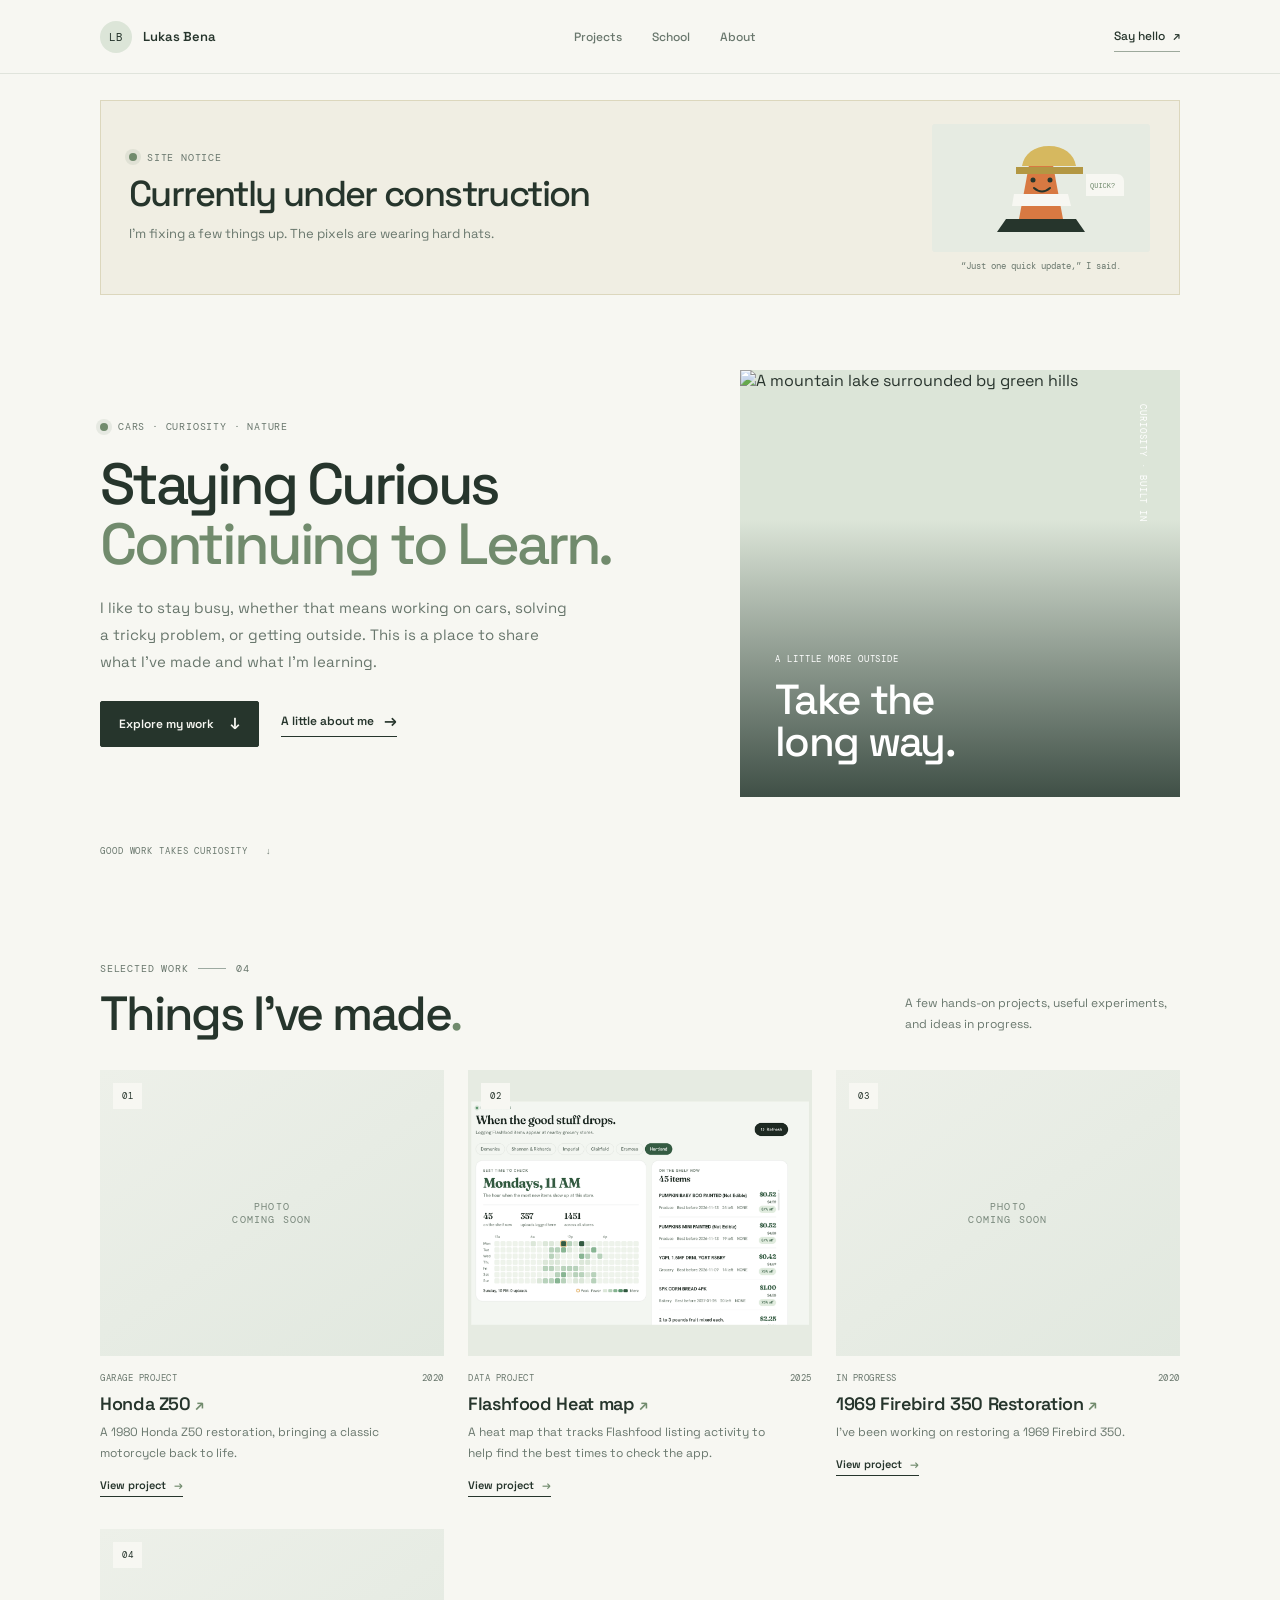
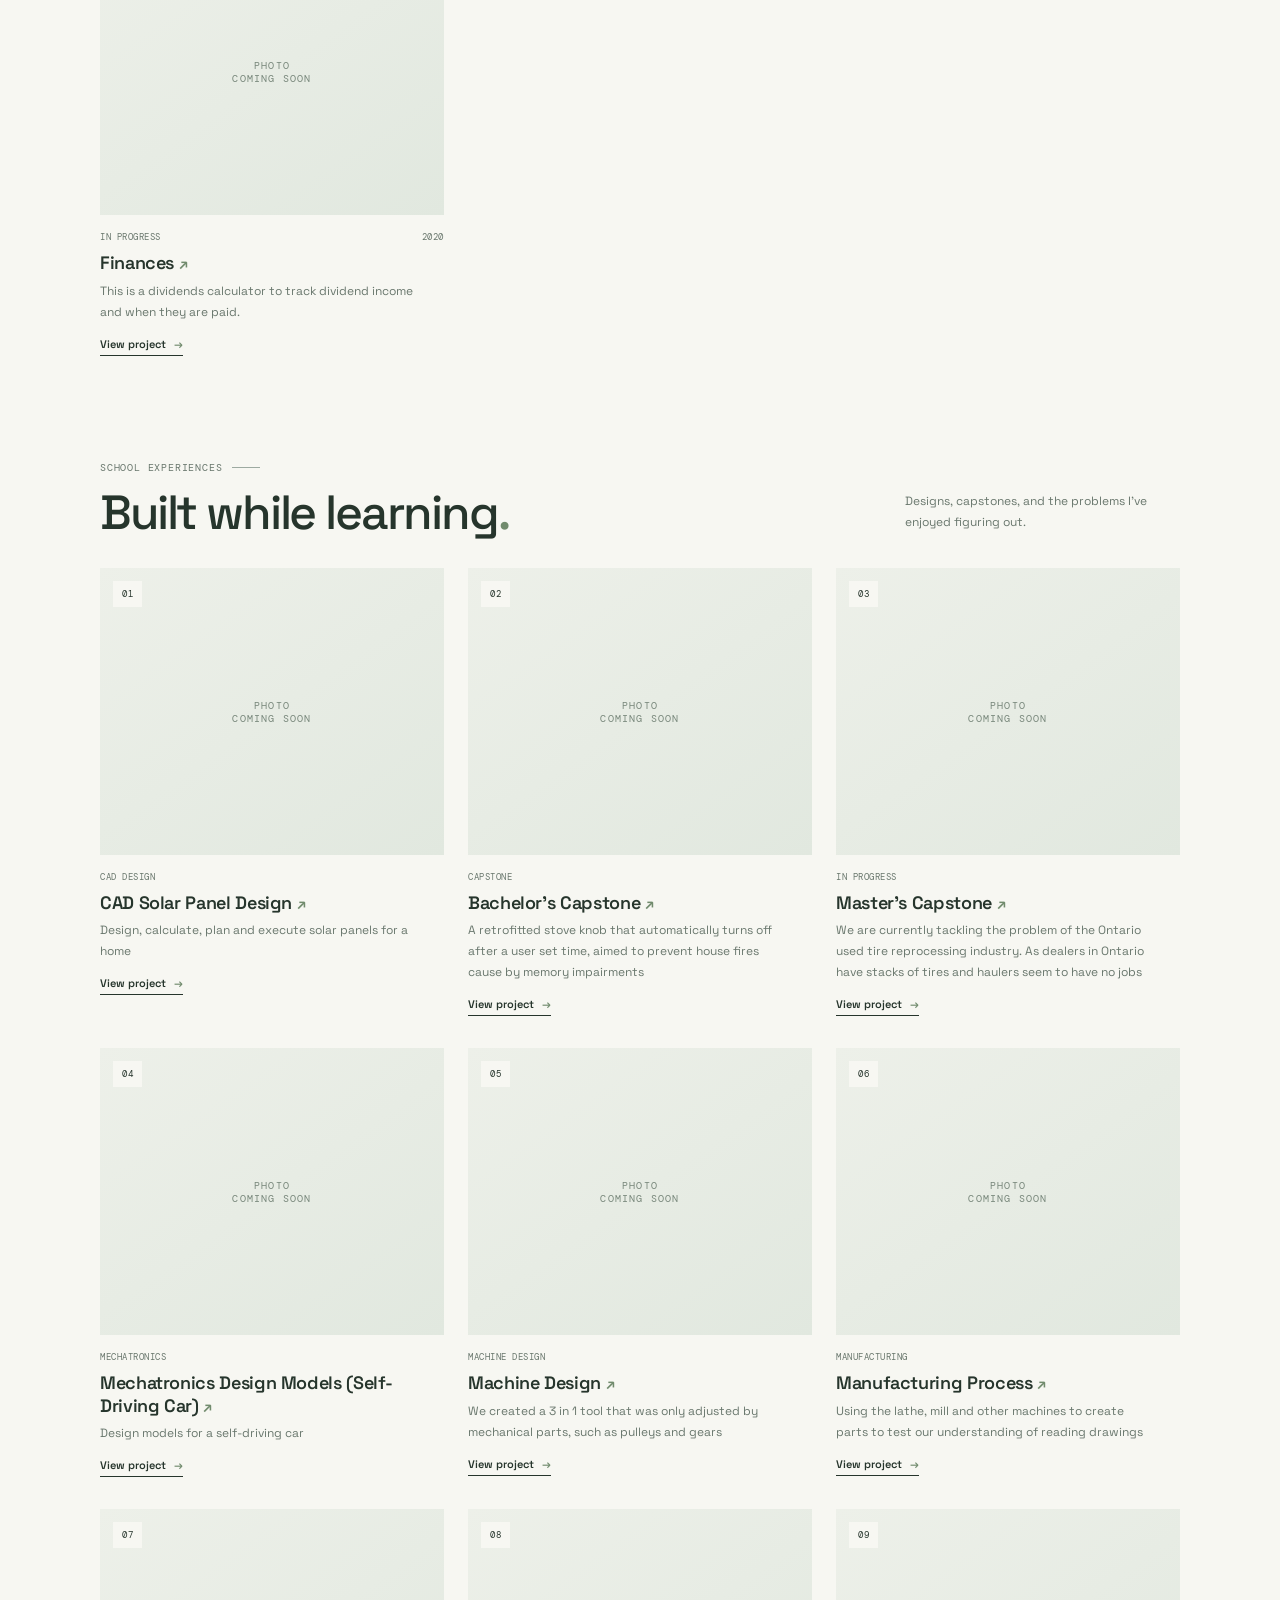
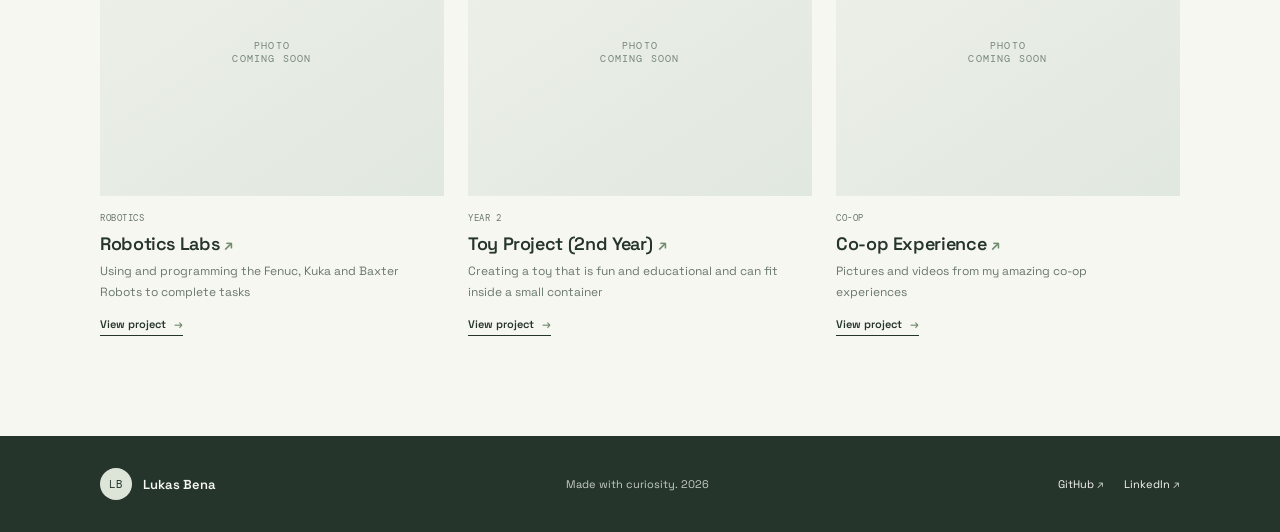
==== commit b7c003a2: "Add construction banner to indicate site updates and improve styles for better visibility" ====
--- a/index.html
+++ b/index.html
@@ -24,6 +24,31 @@
     </header>
 
     <main id="top">
+      <aside class="construction-banner section-wrap" aria-labelledby="construction-title">
+        <div class="construction-copy">
+          <p class="eyebrow"><span class="status-dot"></span> SITE NOTICE</p>
+          <h2 id="construction-title">Currently under construction</h2>
+          <p>I'm fixing a few things up. The pixels are wearing hard hats.</p>
+        </div>
+        <figure class="construction-meme">
+          <svg viewBox="0 0 220 130" role="img" aria-labelledby="construction-meme-title">
+            <title id="construction-meme-title">A traffic cone wearing a hard hat and looking overwhelmed</title>
+            <rect x="1" y="1" width="218" height="128" rx="3" fill="#e6ebe2" />
+            <path d="M66 109h88l-9-13H75z" fill="#26352c" />
+            <path d="m88 96 10-54h24l10 54z" fill="#d87942" />
+            <path d="m83 71 54 0 3 12H81z" fill="#f7f7f2" />
+            <path d="M91 43c2-12 12-20 27-20s25 8 27 20z" fill="#d6b85f" />
+            <path d="M85 44h67v7H85z" rx="3" fill="#b39743" />
+            <circle cx="102" cy="57" r="2.5" fill="#26352c" />
+            <circle cx="119" cy="57" r="2.5" fill="#26352c" />
+            <path d="M103 65q8 7 16 0" fill="none" stroke="#26352c" stroke-linecap="round" stroke-width="2" />
+            <path d="M155 51h31a7 7 0 0 1 7 7v15h-38z" fill="#f7f7f2" />
+            <text x="159" y="65" fill="#718b6d" font-family="monospace" font-size="7">QUICK?</text>
+          </svg>
+          <figcaption>“Just one quick update,” I said.</figcaption>
+        </figure>
+      </aside>
+
       <section class="intro section-wrap" aria-labelledby="intro-title">
         <div class="intro-copy">
           <p class="eyebrow"><span class="status-dot"></span><span id="intro-kicker">CARS · CURIOSITY · NATURE</span></p>
--- a/styles.css
+++ b/styles.css
@@ -51,6 +51,23 @@
 .main-nav a:hover, .contact-link:hover, .social-links a:hover { color: var(--forest); }
 .contact-link { padding: 7px 0; border-bottom: 1px solid #9da99c; }
 .contact-link span { margin-left: 5px; }
+
+.construction-banner {
+  display: grid;
+  grid-template-columns: 1fr auto;
+  align-items: center;
+  gap: 28px;
+  margin-top: 26px;
+  padding: 22px 28px;
+  border: 1px solid #dcd7bd;
+  background: #f0eee3;
+}
+.construction-copy .eyebrow { margin-bottom: 12px; }
+.construction-copy h2 { font-size: clamp(25px, 3vw, 36px); }
+.construction-copy > p:last-child { margin: 10px 0 0; color: var(--muted); font-size: 13px; line-height: 1.6; }
+.construction-meme { width: 220px; margin: 0; text-align: center; }
+.construction-meme svg { width: 100%; height: auto; display: block; }
+.construction-meme figcaption { margin-top: 7px; color: var(--muted); font: 9px var(--font-mono); }
 
 .intro {
   min-height: 580px;
@@ -289,6 +306,8 @@
   .main-nav a { font-size: 11px; }
   .contact-link { display: none; }
   .main-nav { order: 3; width: 100%; justify-content: space-between; overflow-x: auto; padding-bottom: 3px; }
+  .construction-banner { grid-template-columns: 1fr auto; gap: 18px; padding: 20px; }
+  .construction-meme { width: 170px; }
   .intro { min-height: auto; grid-template-columns: 1fr; gap: 34px; padding-top: 58px; padding-bottom: 72px; }
   h1 { font-size: clamp(49px, 11vw, 72px); }
   .intro-description { max-width: 430px; font-size: 14px; }
@@ -322,6 +341,8 @@
   .site-header { padding-inline: 16px; }
   .wordmark { gap: 7px; font-size: 12px; }
   .wordmark-mark { width: 29px; height: 29px; }
+  .construction-banner { grid-template-columns: 1fr; }
+  .construction-meme { width: min(220px, 100%); justify-self: center; }
   .main-nav { gap: 14px; justify-content: flex-start; }
   .main-nav a { font-size: 10px; }
   .project-grid { grid-template-columns: 1fr; gap: 32px; }
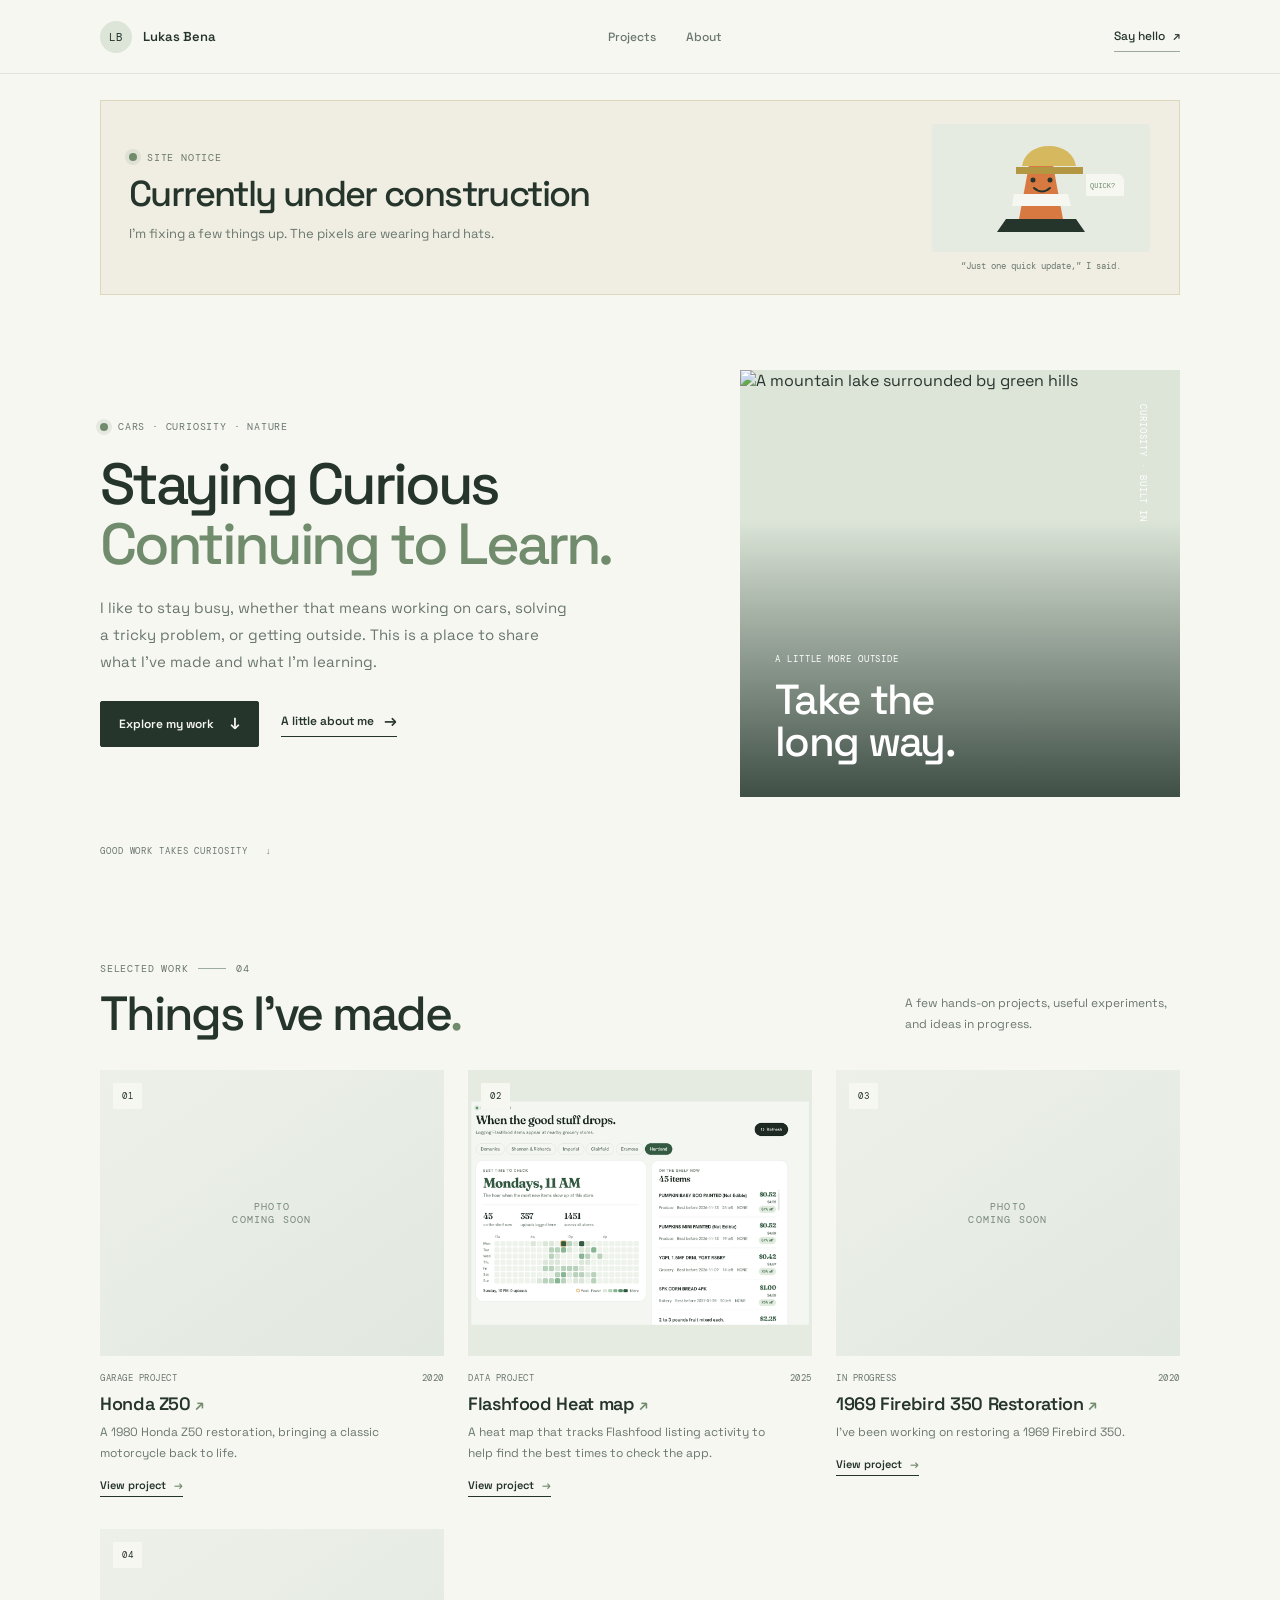
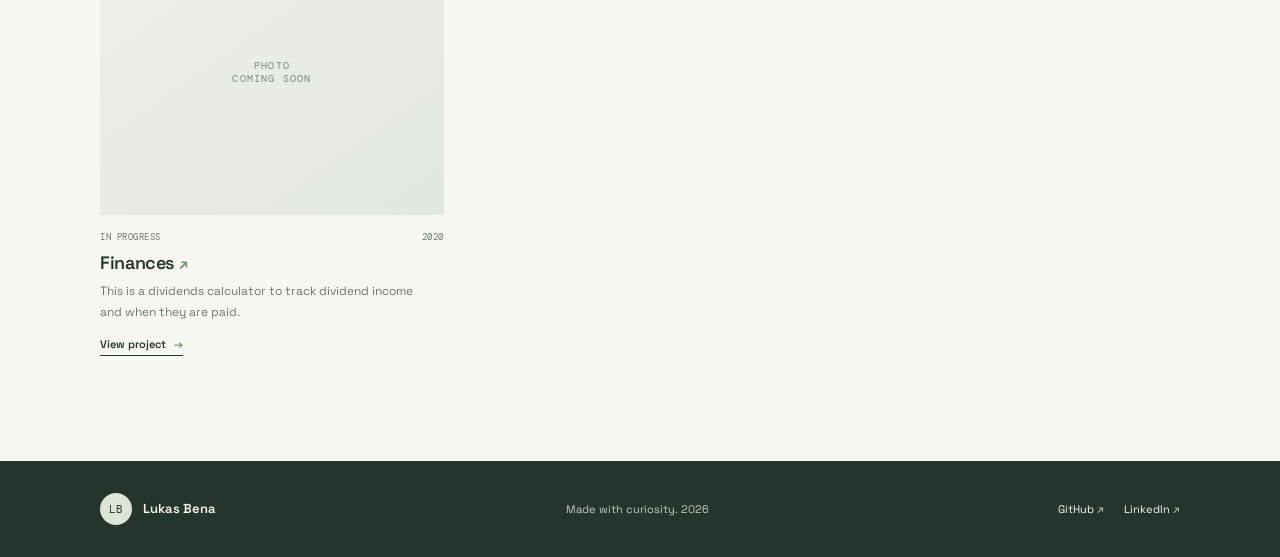
==== commit 92f85fbc: "Refactor portfolio structure: remove school section from navigation, update content descriptions, an" ====
--- a/index.html
+++ b/index.html
@@ -17,7 +17,6 @@
       <a class="wordmark" href="#top" aria-label="Back to top"><span class="wordmark-mark">LB</span><span id="header-name">Lukas Bena</span></a>
       <nav class="main-nav" aria-label="Main navigation">
         <a href="#projects">Projects</a>
-        <a href="#school-experience">School</a>
         <a href="about.html">About</a>
       </nav>
       <a class="contact-link" id="contact-link" href="mailto:hello@example.com">Say hello <span aria-hidden="true">↗</span></a>
@@ -76,14 +75,6 @@
         <div class="project-grid" id="project-grid" aria-live="polite"></div>
       </section>
 
-      <section class="school-section section-wrap" id="school-experience" aria-labelledby="school-title">
-        <div class="section-heading">
-          <div><p class="eyebrow">SCHOOL EXPERIENCES <span class="eyebrow-rule"></span></p><h2 id="school-title">Built while learning<span class="accent-dot">.</span></h2></div>
-          <p class="section-note">Designs, capstones, and the problems I’ve enjoyed figuring out.</p>
-        </div>
-        <div class="project-grid" id="school-project-grid" aria-live="polite"></div>
-      </section>
-
     </main>
 
     <footer class="site-footer">
--- a/styles.css
+++ b/styles.css
@@ -175,9 +175,6 @@
 .project-detail-link span, .detail-back-link span { color: var(--forest); }
 .project-card-overlay { position: absolute; inset: 0; z-index: 1; }
 .project-card-overlay:focus-visible { outline: 2px solid var(--forest); outline-offset: 4px; }
-.school-section { padding-top: 0; padding-bottom: 100px; }
-.school-section .section-note { width: 275px; }
-
 .project-detail-page { min-height: 100vh; display: flex; flex-direction: column; }
 .project-detail-page > main { flex: 1; }
 .project-detail { padding-top: 56px; padding-bottom: 90px; }
@@ -321,7 +318,6 @@
   .project-card:last-child:nth-child(odd) { grid-column: 1 / -1; }
   .project-card h3 { font-size: 16px; }
   .project-card > p { font-size: 11px; }
-  .school-section { padding-bottom: 72px; }
   .story-content { padding-top: 48px; padding-bottom: 70px; }
   .story-hero { padding-bottom: 55px; }
   .story-lead { font-size: 14px; }
